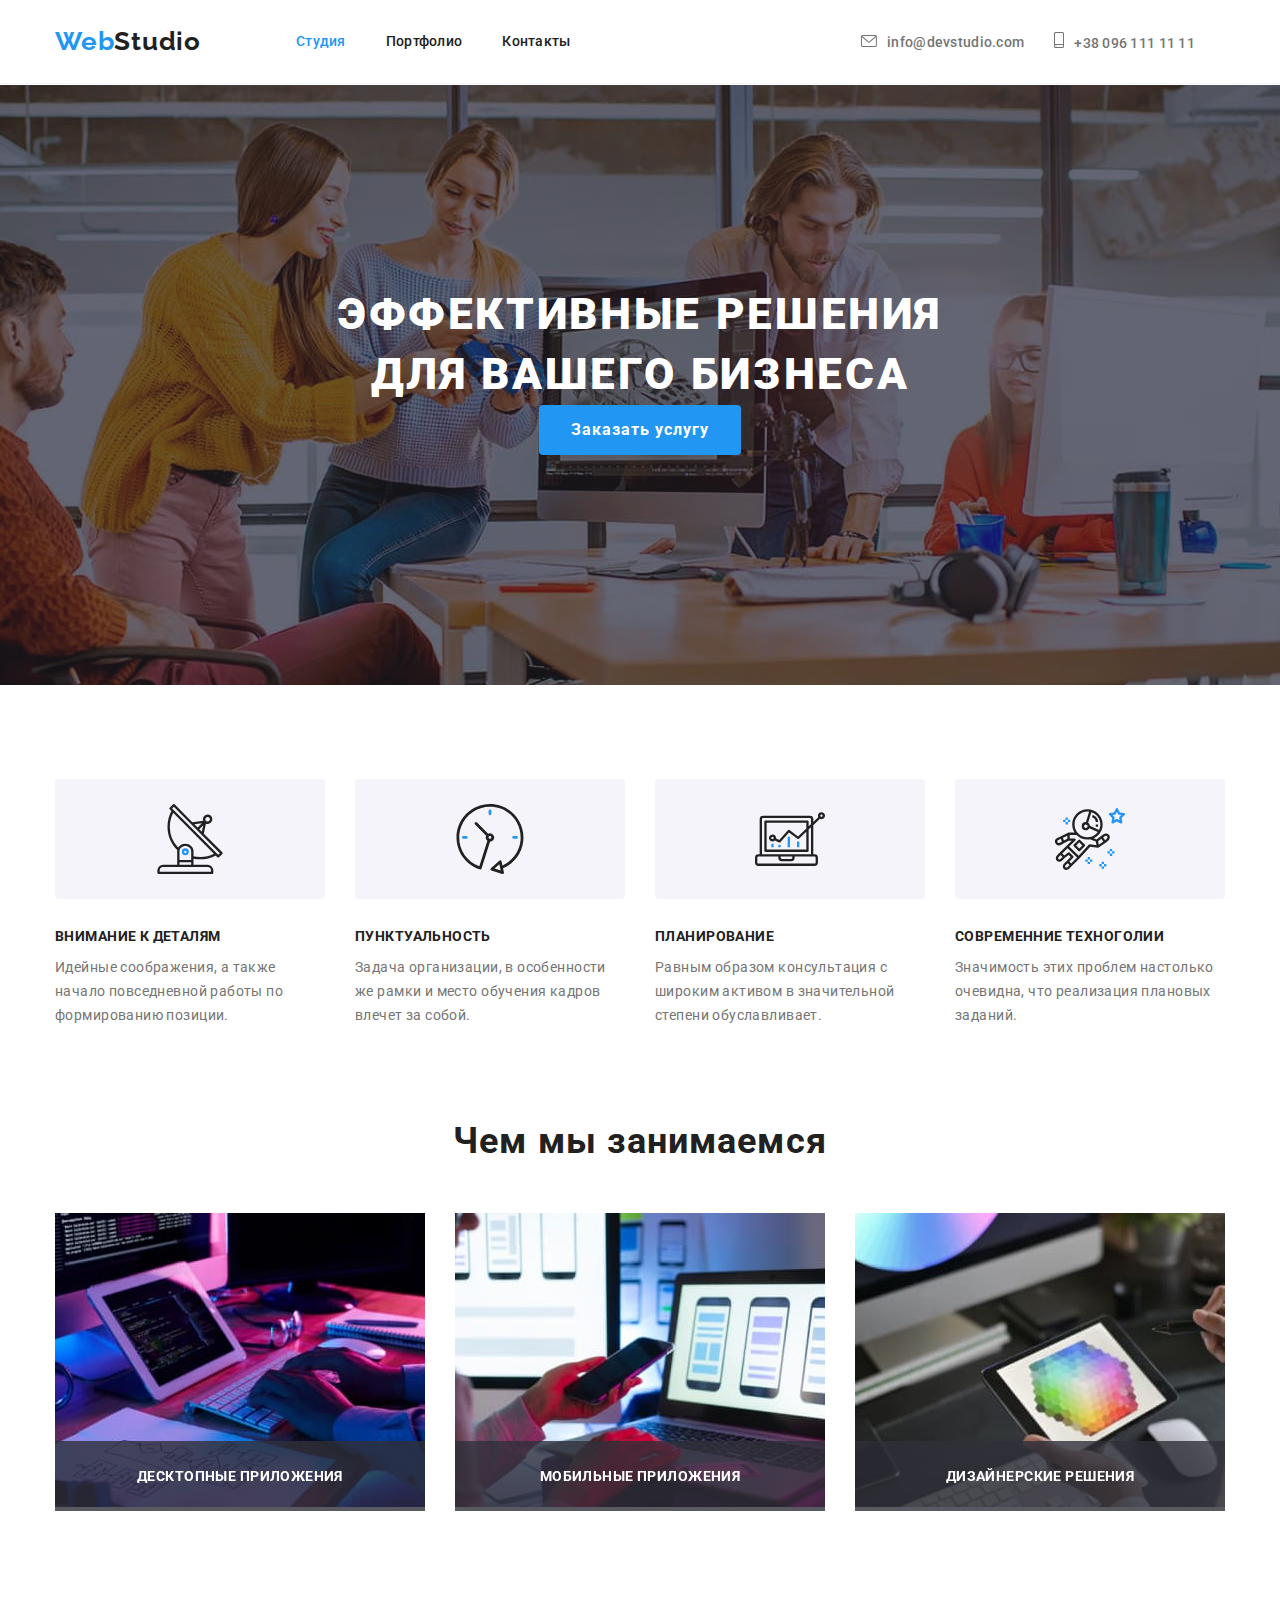
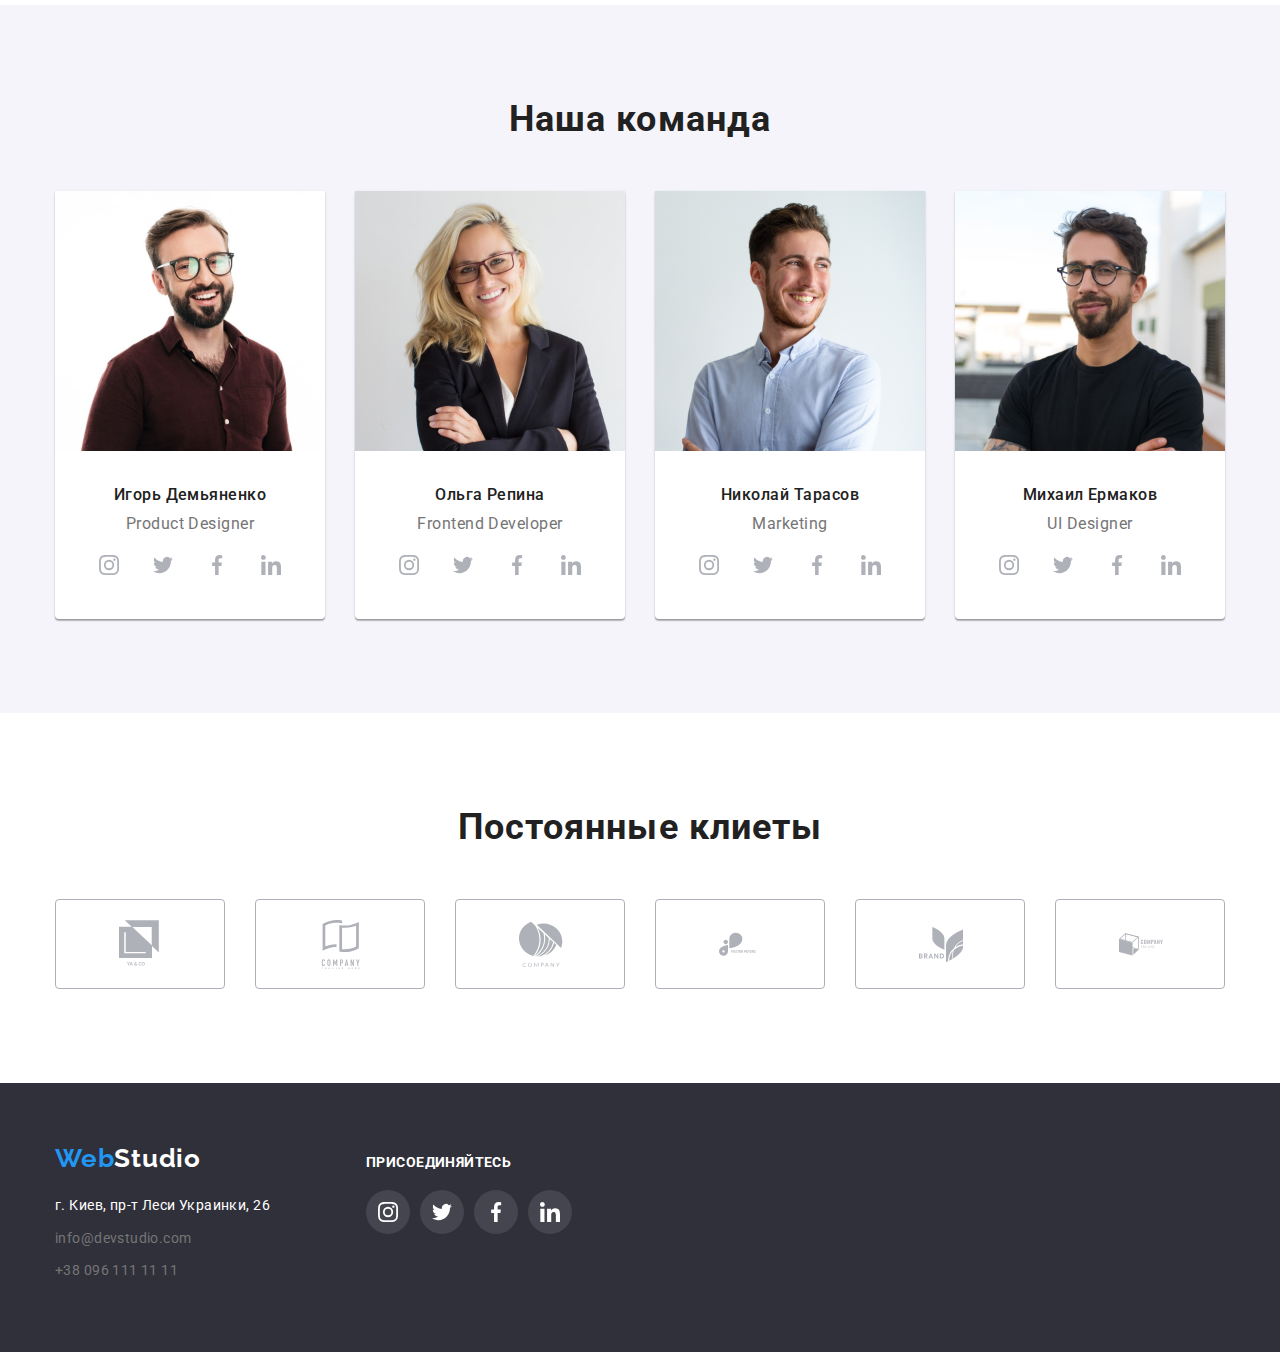
==== index.html @ d9a1a2a7 "Добавляет JS" ====
<!DOCTYPE html>
<html lang="ru">
  <head>
    <meta charset="UTF-8" />
    <meta name="viewport" content="width=device-width, initial-scale=1.0" />
    <title>WebStudio</title>
    <link rel="stylesheet" href="https://cdnjs.cloudflare.com/ajax/libs/modern-normalize/1.0.0/modern-normalize.min.css">
    <link rel="preconnect" href="https://fonts.gstatic.com"> 
    <link rel="preconnect" href="https://fonts.gstatic.com"> 
    <link href="https://fonts.googleapis.com/css2?family=Raleway:wght@700&family=Roboto:wght@400;500;700;900&display=swap" rel="stylesheet">
    <link rel="stylesheet" href="./css/styles.css">
  </head>

  <body>
    <!--Шапка сайта-->
    <header class="page-header">
      <div class="head">
        <nav class="navigation">
        <a class="logo-blue" href="./index.html">Web<span class="logo-black">Studio</span>
        </a>
            <ul class="site-nav">
              <li class="item">
                <a href="./index.html" class="link current">Студия</a>
              </li>
              <li class="item">
                <a href="./portfolio.html" class="link">Портфолио</a>
              </li>                
              <li class="item">
                <a href="" class="link">Контакты</a>
              </li>
            </ul>
        </nav>

        <ul class="adrress-header">
            <li class="mail-link"><a class="adrress" href="mailto:info@example.com">
              <svg class="mail-svg">
                <use href="./images/symbol-defs.svg#envelope"></use>
              </svg>info@devstudio.com</a></li>
            <li class="mail-link"><a class="adrress" href="tel:+380991111111">
              <svg class="phone-svg">
                <use href="./images/symbol-defs.svg#smartphone"></use>
              </svg>+38 096 111 11 11</a></li>
        </ul>
      </div>
    </header>

    <main>
      <!--Герой-->
      
        <section class="hero">
          <div class="overlay">
            <div class="heading-container">
            <h1 class="hero-title">Эффективные решения для вашего бизнеса</h1>
            </div>
            <button type="button" class="button">Заказать услугу</button>
          </div>
        </section>
      

      <!--Наши преимущества-->
      <section class="section">
        <div class="container">
          <h2 class="visually-hidden">Наши особенности</h2>
            <ul class="feature-list">
              <li class="feature-benefits icon-antenna">
                <div class="feature-svg">
                  <svg class="item-svg">
                    <use href="./images/symbol-defs.svg#antenna"></use>
                  </svg>
                </div>
                <h3 class="title">Внимание к деталям</h3>
                <p class="feature-list-description">
                Идейные соображения, а также начало повседневной работы по
                  формированию позиции.
                </p>
            </li>
            <li class="feature-benefits icon-clock">
              <div class="feature-svg">
                <svg class="item-svg">
                  <use href="./images/symbol-defs.svg#clock"></use>
                </svg>
              </div>
              <h3 class="title">Пунктуальность</h3>
              <p class="feature-list-description">
                Задача организации, в особенности же рамки и место обучения кадров
                влечет за собой.
              </p>
            </li>
            <li class="feature-benefits icon-diagrama">
              <div class="feature-svg">
                <svg class="item-svg">
                  <use href="./images/symbol-defs.svg#diagram"></use>
                </svg>
              </div>
              <h3 class="title">Планирование</h3>
              <p class="feature-list-description">
                Равным образом консультация с широким активом в значительной
                степени обуславливает.
              </p>
            </li>
            <li class="feature-benefits icon-astronaut">
              <div class="feature-svg">
                <svg class="item-svg">
                  <use href="./images/symbol-defs.svg#astronaut"></use>
                </svg>
              </div>
              <h3 class="title">Современние техноголии</h3>
              <p class="feature-list-description">
                Значимость этих проблем настолько очевидна, что реализация
                плановых заданий.
              </p>
            </li>
          </ul>
        </div>
      </section>
      <!--Чем мы занимаемся-->
      <section class="employment-section">
        <div class="container">
          <h2 class="employment-title">Чем мы занимаемся</h2>
          <ul class="employment">
            <li class="item">
                <img
                  src="./images/programer-working-his-desk-office.jpg"
                  alt="Фото програмиста работаючего в офисе"
                  width="370"
                />
                <div class="employment-overlay">
                <p class="employment-text">
                  Десктопные приложения
                </p>
                </div>
            </li>
            <li class="item">
              <img
                src="./images/designers-are-developing-application-smartphones.jpg"
                alt="Фото разроботки интерфейса для приложения"
                width="370"
              />
              <div class="employment-overlay">
                <p class="employment-text">
                  Мобильные приложения
                </p>
              </div>
            </li>
            <li class="item">
                <img 
                src="./images/creative-artist-web-design-with-working-colour.jpg" 
                alt="Фото дизайнера подбирающего цвета на планшете" width="370"
                />
                <div class="employment-overlay">
                  <p class="employment-text">
                    Дизайнерские решения
                  </p>
                </div>
            </li>
          </ul>
        </div>
      </section>

      <!--Наша команда-->

      <section class="team-section section">
        <div class="container">
          <h2 class="team-heading">Наша команда</h2>
            <ul class="team-list">
              <li class="team-card">
                <img class="card-face" src="./images/Igor.jpg"
                alt="Игорь Демьяненко" width="270"
                /> 
                <h3 class="person">Игорь Демьяненко</h3>
                <p class="duties">Product Designer</p>
                <ul class="social">
                  <li class="distance">
                  <a class="master-icon" href="https://www.instagram.com">
                    <svg class="icon-social"><use href="./images/symbol-defs.svg#instagram"></use>
                    </svg>
                </a>
                </li>
                <li class="distance">
                  <a class="master-icon" href="https://twitter.com">
                    <svg class="icon-social"><use href="./images/symbol-defs.svg#twitter"></use>
                    </svg>
                </a>
                </li>
                <li class="distance">
                  <a class="master-icon" href="https://www.facebook.com">
                    <svg class="icon-social"><use href="./images/symbol-defs.svg#facebook"></use>
                    </svg>
                </a>
                </li>
                <li class="distance">
                  <a class="master-icon" href="https://www.linkedin.com">
                    <svg class="icon-social"><use href="./images/symbol-defs.svg#linkedin"></use>
                    </svg>
                </a>
                </li>
                </ul>
              </li>
              <li class="team-card">
                <img class="card-face" src="./images/Olga.jpg"
                alt="Ольга Репина" width="270"
                /> 
                <h3 class="person">Ольга Репина</h3>
                <p class="duties">Frontend Developer</p>
                <ul class="social">
                  <li class="distance">
                  <a class="master-icon" href="https://www.instagram.com">
                    <svg class="icon-social"><use href="./images/symbol-defs.svg#instagram"></use>
                    </svg>
                </a>
                </li>
                <li class="distance">
                  <a class="master-icon" href="https://twitter.com">
                    <svg class="icon-social"><use href="./images/symbol-defs.svg#twitter"></use>
                    </svg>
                </a>
                </li>
                <li class="distance">
                  <a class="master-icon" href="https://www.facebook.com">
                    <svg class="icon-social"><use href="./images/symbol-defs.svg#facebook"></use>
                    </svg>
                </a>
                </li>
                <li class="distancer">
                  <a class="master-icon" href="https://www.linkedin.com">
                    <svg class="icon-social"><use href="./images/symbol-defs.svg#linkedin"></use>
                    </svg>
                </a>
                </li>
                </ul>
              </li>
              <li class="team-card"> 
                <img class="card-face" src="./images/Nikolay.jpg"
                alt="Николай Тарасов" width="270"
                /> 
                <h3 class="person">Николай Тарасов</h3>
                <p class="duties">Marketing</p>
                <ul class="social">
                  <li class="distance">
                  <a class="master-icon" href="https://www.instagram.com">
                    <svg class="icon-social"><use href="./images/symbol-defs.svg#instagram"></use>
                    </svg>
                </a>
                </li>
                <li class="distance">
                  <a class="master-icon" href="https://twitter.com">
                    <svg class="icon-social"><use href="./images/symbol-defs.svg#twitter"></use>
                    </svg>
                </a>
                </li>
                <li class="distance">
                  <a class="master-icon" href="https://www.facebook.com">
                    <svg class="icon-social"><use href="./images/symbol-defs.svg#facebook"></use>
                    </svg>
                </a>
                </li>
                <li class="distance">
                  <a class="master-icon" href="https://www.linkedin.com">
                    <svg class="icon-social"><use href="./images/symbol-defs.svg#linkedin"></use>
                    </svg>
                </a>
                </li>
                </ul>
              </li>
              <li class="team-card">
                <img class="card-face" src="./images/Mikhail.jpg"
                alt="Михаил Ермаков" width="270"
                /> 
                <h3 class="person">Михаил Ермаков</h3>
                <p class="duties">UI Designer</p>
                <ul class="social">
                  <li class="distance">
                  <a class="master-icon" href="https://www.instagram.com">
                    <svg class="icon-social"><use href="./images/symbol-defs.svg#instagram"></use>
                    </svg>
                </a>
                </li>
                <li class="distance">
                  <a class="master-icon" href="https://twitter.com">
                    <svg class="icon-social"><use href="./images/symbol-defs.svg#twitter"></use>
                    </svg>
                </a>
                </li>
                <li class="distance">
                  <a class="master-icon" href="https://www.facebook.com">
                    <svg class="icon-social"><use href="./images/symbol-defs.svg#facebook"></use>
                    </svg>
                </a>
                </li>
                <li class="distance">
                  <a class="master-icon" href="https://www.linkedin.com">
                    <svg class="icon-social"><use href="./images/symbol-defs.svg#linkedin"></use>
                    </svg>
                </a>
                </li>
                </ul>
              </li>
            </ul>
          </div>
      </section>

      <!--Постоянные клиенты-->

      <section class="client">
        <div class="container">
          <h2 class="client-heading">Постоянные клиеты</h2>
          <ul class="client-icon list">
            <li class="client-container">
              <a class="client-link" href="">
                <svg class="client-svg1">
                  <use href="./images/symbol-defs.svg#logo-1" ></use>
                </svg>
              </a>
            </li>
            <li class="client-container">
              <a class="client-link" href="">
                <svg class="client-svg1">
                  <use href="./images/symbol-defs.svg#logo-2" ></use>
                </svg>
              </a></li>
            <li class="client-container">
              <a class="client-link" href="">
                <svg class="client-svg1">
                  <use href="./images/symbol-defs.svg#logo-3" ></use>
                </svg>
              </a></li>
            <li class="client-container">
              <a class="client-link" href="">
                <svg class="client-svg1">
                  <use href="./images/symbol-defs.svg#logo-4" ></use>
                </svg>
              </a></li>
            <li class="client-container">
              <a class="client-link" href="">
                <svg class="client-svg1">
                  <use href="./images/symbol-defs.svg#logo-5" ></use>
                </svg>
              </a></li>
              <li class="client-container">
                <a class="client-link" href="">
                  <svg class="client-svg1">
                    <use href="./images/symbol-defs.svg#logo-6" ></use>
                  </svg>
                </a></li>
          </ul>
        </div>
      </section>

    </main>
    <!--Футер-->
    <footer class="footer">
      <div class="container position">
        <div>
            <a href="./index.html" class="logo-blue">Web<span class="logo-white">Studio</span></a>
            <address class="adrress-post">
              г. Киев, пр-т Леси Украинки, 26
              </address>
            <ul class="adrress-footer">
              <li class="adrress-item">
                <a href="mailto:info@example.com" class="adrress">info@devstudio.com</a>
              </li>
              <li>
                <a href="tel:+380991111111" class="adrress">+38 096 111 11 11</a>
              </li>
            </ul>
        </div>
        <div class="socials-footer">
          <p class="footer-apendix">Присоединяйтесь</p>
          <ul class="socials-link svg-list">
            <li class="roster"><a class="master-social" href="https://www.instagram.com">
              <svg class="icon-social"><use href="./images/symbol-defs.svg#instagram"></use>
              </svg>
            </a>
            </li>
            <li class="roster"><a class="master-social" href="https://twitter.com">
              <svg class="icon-social"><use href="./images/symbol-defs.svg#twitter"></use>
              </svg>
            </a>
          </li>
            <li class="roster"><a class="master-social" href="https://www.facebook.com">
              <svg class="icon-social"><use href="./images/symbol-defs.svg#facebook"></use>
              </svg>
            </a>
          </li>
            <li class="roster"><a class="master-social" href="https://www.linkedin.com">
              <svg class="icon-social"><use href="./images/symbol-defs.svg#linkedin"></use>
              </svg>
            </a>
          </li>
          </ul>
        </div>
      </div>
      
    </footer>
    <script>
      const { height: pageHeaderHeight } = document
        .querySelector(".page-header")
        .getBoundingClientRect();

      document.body.style.paddingTop = `${pageHeaderHeight}px`;
    </script>
  </body>
</html>
---- css/styles.css ----
:root {
    --primary-text-color: #757575;
    --title-text-color:  #212121;
    --accent-color: #2196F3;
    --accent-color-card: rgba(33, 150, 243, 0.9);
    --hero-text-color: #FFFFFF;
    --transparent-color: rgba(255, 255, 255, 0.6);
    --icon-main-color:  #AFB1B8;

    --background-main-color: #E5E5E5; 
    --background-secondary-color: #F5F4FA;
    --background-hero-color: #C4C4C4;
    --background-hero-footer-color: #2F303A;
    --background-head-color: #FFFFFF;
}          
        /* цвет основного текста (светло-серый)  #757575; */
        /* цвет вторичного текста (заголовки, ближе к черному) #212121; */
        /* цвет акцента #2196F3; */
        /* цвет текста героя и почтового адреса (белый) #FFFFFF; */
        /* цвет прозрачный (адрес) rgba(255, 255, 255, 0.6); */

        /* цвет фона основной (белее) #E5E5E5; */
        /* цвет фона вторичный (серее) #F5F4FA; */
        /* цвет фона героя и футера #2F303A */
        /* цвет фона в хедере (белый) #FFFFFF */

body {
    padding-top: 80px;

    font-family: 'Roboto', sans-serif;

    color: var(--primary-text-color);
}

h1, 
h2, 
h3 {
    font-family: 'Roboto', sans-serif;
    font-weight: 900;
}

main {
    background-color: var(--background-main-color--);
}

a {
    text-decoration: none;
}

li {
    list-style: none;
}

h1, 
h2,
h3,
ul,
p {
    margin-top: 0;
    margin-bottom: 0;
    padding-left: 0;
}

/* Common */

.container {
    display: inline-flex;
    align-items: center;

    width: 1200px;
    padding: 0 15px;
	margin: 0 auto;
}


/* Header */

header {
    position: fixed;
    width: 100%;
    top: 0;
    left: 0;
    
    border-bottom: 1px solid var(--background-secondary-color);

    background-color: var(--background-head-color);
}

.head {
    display: flex;
    align-items: center;

    width: 1200px;
    padding: 0 15px;
	margin: 0 auto;
}
.navigation {
    display: flex;
    align-items: center;
}

.mail-svg {
    margin-right: 10px;
    width: 16px;
    height: 12px;
}
.phone-svg {
    margin-right: 10px;
    width: 10px;
    height: 16px;
}

.adrress:focus {
    fill: var(--accent-color)
}
    
/* Logo */

.logo-blue {
    margin-right: 95px;

    font-family: Raleway;
    font-weight: 700;
    font-size: 26px;
    line-height: 31px;
    letter-spacing: 0.03em;

    color: var(--accent-color);
}
.logo-black {
    color: var(--title-text-color);
}
.logo-white {
    color: var(--hero-text-color);
}

/* Site-nav */
.site-nav {
    display: flex;
    align-items: center;
}
.site-nav .item {
    display: inline-flex;
}

.site-nav > .item:not(:last-child) {
    margin-right: 40px;
}

.site-nav .link {
    display: inline;
    padding-top: 32px;
    padding-bottom: 32px;

    font-weight: 500;
    font-size: 14px;
    line-height: 1.14px;
    letter-spacing: 0.02em;

    color: var(--title-text-color);
}

.site-nav .link:hover,
.site-nav .link:focus{
    color: var(--accent-color);
}

.site-nav .link.current {
    color: var(--accent-color);
}

/* Adrress effect */

.adrress-header {

    display: flex;
    align-items: center;
    margin-left: auto;
}

.adrress-header .adrress,
.adrress-footer .adrress {
    fill: var(--primary-text-color);
    color: var(--primary-text-color);
}

.adrress-header .adrress {
    display: inline-block;
    padding: 32px 0;
    
    font-family: Roboto;
    font-weight: 500;
    font-size: 14px;
    line-height: 16px;
    letter-spacing: 0.02em;
}

.adrress-header .adrress:hover,
.adrress-header .adrress:focus,
.adrress-footer .adrress:hover,
.adrress-footer .adrress:focus{
    color: var(--accent-color);
    fill: currentColor;
}

.mail-link {
    margin-left: auto;
    margin-right: 30px;
}

.adrress-post {
    margin-top: 20px;
    margin-bottom: 9px;

    font-style: normal;
    font-weight: 400;
    font-size: 14px;
    line-height: 1.71;
    letter-spacing: 0.03em;

    color: var(--hero-text-color);
}

.adrress-footer {
    margin-bottom: 9px;

    font-style: normal;
    font-weight: 400;
    font-size: 14px;
    line-height: 1.71;
    letter-spacing: 0.03em;
}

/* Hero */
.hero {
    padding: 0;
    margin: 0 auto;
    text-align: center;

    background-color: var(--background-hero-color);
}

/* Ставить картинку на героя */

.overlay {
    max-width: 1600px;
    height: 600px;
    padding-top: 200px;
    padding-bottom: 200px;
    /* image overlay - це виділив на макеті image overlay і там відобразилося */
    background-image: linear-gradient(
        to right,
        rgba(47, 48, 58, 0.4), 
        rgba(47, 48, 58, 0.4)
        ), url(../images/hero-image.jpg);
    background-size: cover;
    background-position: center;
    background-repeat: no-repeat;
    margin: 0 auto;
    
    

}

.hero-title {
    margin: 0 auto 30px;
    
    font-size: 44px;
    line-height: 1.36;
    letter-spacing: 0.06em;
    text-transform: uppercase;

    color: var(--hero-text-color);
}

.heading-container {
    width: 696px;
    height: 120px;
    margin: 0 auto;
}

/* Button */
.button {
    padding: 10px 32px;
    min-width: 200px;
    align-items: baseline;
    text-align: center; 
    
    font-weight: 700;
    font-size: 16px;
    line-height: 1.87;
    
    letter-spacing: 0.06em;
    cursor: pointer;
    border-radius: 4px;
    border: none;
    color: var(--hero-text-color); 
    background-color: var(--accent-color);
}

.button:hover,
.button:focus {
    box-shadow: 0px 4px 4px rgba(0, 0, 0, 0.15);
}




/* Section*/

.visually-hidden {
    position: absolute;
    width: 1px;
    height: 1px;
    margin: -1px;
    border: 0;
    padding: 0;
    
    white-space: nowrap;
    clip-path: inset(100%);
    clip: rect(0 0 0 0);
    overflow: hidden;
  }

.employment-title {
    margin-bottom: 50px;
    display: block;

    font-weight: 700;
    font-size: 36px;
    line-height: 1.16;
    text-align: center;
    letter-spacing: 0.03em;

    color: var(--title-text-color);
}

.title-description {
    font-weight: 400;
    font-size: 14px;
    line-height: 1.71;
    letter-spacing: 0.03em;
}

/* Feature-list */
.section {
    padding-top: 94px;
    padding-bottom: 94px;
} 
.feature-list {
    display: flex;
}

.feature-svg {
    display: flex;
    justify-content: center;
    margin-bottom: 30px;
    padding: 25px 0px;
    background-color: var(--background-secondary-color);
    border-radius: 4px;
}

.item-svg {
  
    width: 70px;
    height: 70px;
}
.feature-benefits:not(:nth-child(4n)) {
    margin-right: 30px;
}

.feature-benefits {
    width: calc((1170px - 90px) / 4);
}

.icon-benefits {
    display: flex;
    justify-content: center;
    align-items: center;
    
    background-color: var(--background-secondary-color);
}

.feature-list .title {
    margin-bottom: 10px;

    font-weight: 700;
    font-size: 14px;
    line-height: 1.14;
    letter-spacing: 0.03em;
    text-transform: uppercase;

    color: var(--title-text-color);
}

.feature-list-description {
    
    font-weight: 400;
    font-size: 14px;
    line-height: 24px;
    letter-spacing: 0.03em;
}

/* Employment */

.employment-section {
    padding-top: 0;
    padding-bottom: 94px;
}

.container {
    display: block;
}

.team-heading {
    display: block;
    margin-bottom: 50px;

    font-weight: 700;
    font-size: 36px;
    line-height: 1.16;
    text-align: center;
    letter-spacing: 0.03em;

    color: var(--title-text-color);
}

.employment {
    
    display: flex;
    justify-content: space-between;
}

.employment .item {
    position: relative;
    width: 370px;
}

.employment-overlay::before {
    position: absolute;
}

.employment-overlay {
    position: absolute;
    bottom: 0;
    width: 100%;
    height: 70px;
    display: flex;
    align-items: center;
    justify-content: center;
    color: var(--hero-text-color);
    background: rgba(47, 48, 58, 0.8);
}

.employment-text {
    font-family: Roboto;
    font-style: normal;
    font-weight: bold;
    font-size: 14px;
    line-height: 16px;
    text-align: center;
    letter-spacing: 0.03em;
    text-transform: uppercase;
}

/* .employment-overlay {
    display: inline-block;
    position: relative;

    bottom: 0px;
    width: 100%;
    height: 20px;

    background-color: #fff;
} */

/* Our-team */
.team-section {
    background-color: var(--background-secondary-color);
}


.team-list {
    display: flex;
    justify-content: space-between;
    border-radius: 0px;
}

.social .distance:not(:last-child) {
    margin-right: 10px;
}


.team-card {
    height: 428px;
    border-radius: 0px 0px 4px 4px;
    box-shadow: 
    0px 1px 3px rgba(0, 0, 0, 0.12), 
    0px 1px 1px rgba(0, 0, 0, 0.14), 
    0px 2px 1px rgba(0, 0, 0, 0.2);
    background-color: #ffffff;
    }

.card-face {
    margin-bottom: 30px;
}

.team-list .person {
    margin-bottom: 10px;

    font-weight: 500;
    font-size: 16px;
    line-height: 1.19;
    text-align: center;
    letter-spacing: 0.03em;

    color: var(--title-text-color);
}

.duties {
    margin-bottom: 10px;
    font-weight: normal;
    font-size: 16px;
    line-height: 1.19;
    text-align: center;
    letter-spacing: 0.03em;
}

.social {
    display: flex;
    justify-content: center;
}
.master-icon:focus,
.master-icon:hover {
    background-color: var(--accent-color);
    color: var(--hero-text-color);
}

.master-icon {
    display: inline-flex;
    justify-content: center;
    align-items: center;
    width: 44px;
    height: 44px;
    border-radius: 50%;

    background-color: #FFFFFF;
    color: var(--icon-main-color);
}

.icon-social {
    width: 20px;
    height: 20px;
    fill: currentColor;
}
.position{
    display: flex;
    align-items: baseline;
}

/* Постоянные клиенты */

.client {

}

.client-heading {
    display: block;
    margin-top: 94px;
    margin-bottom: 50px;

    font-weight: 700;
    font-size: 36px;
    line-height: 1.16;
    text-align: center;
    letter-spacing: 0.03em;

    color: var(--title-text-color);
}

.client-icon {
    display: flex;
    padding-bottom: 94px;
}

.list {
    list-style: none;
    padding-left: 0;
    padding-right: 0;
    margin-top: 0;
    margin-bottom: 0;
}

.client-container {
    margin-right: 30px;
}
.client-link:focus,
.client-link:hover {
    fill: var(--accent-color);
    border: 1px solid var(--accent-color);
}

.client-link {
    display: block;
    width: 170px;
    height: 90px;
    border: 1px solid #afb1b8;
    border-radius: 4px;
    color: var(--icon-main-color);
    fill: var(--icon-main-color);
}

.client-svg1 {
    width: 44px;
    height: 49px;
    margin: 20px 63px;
}
/* Футер */

.footer-apendix {
    margin-bottom: 20px;
}

.footer {
    padding-top: 60px;
    padding-bottom: 60px;
    background-color: var(--background-hero-footer-color);
}

.adrress-footer .adrress-item:not(:last-child) {
    margin-bottom: 9px;
    
}

.socials-footer {
    display: block;
    margin-left: 70px;
    align-items: center;
    font-style: normal;
    font-weight: 700;
    font-size: 14px;
    line-height: 16px;
    letter-spacing: 0.03em;
    text-transform: uppercase;

    color: var(--hero-text-color);
}

.master-social:hover,
.master-social:focus {
    background-color: var(--accent-color);
    color: var(--hero-text-color);
}

.socials-link {
    display: inline-flex;
    justify-content: center;
}

.socials-link .roster:not(:last-child) {
    margin-right: 10px;
}

.master-social {
    display: inline-flex;
    justify-content: center;
    align-items: center;
    width: 44px;
    height: 44px;
    border-radius: 50%;

    background-color: rgba(255, 255, 255, 0.1);
    color: var(--hero-text-color);
}


                /* Стили для portfolio.html */

/* Butoons */
.portfolio {
    padding-top: 94px;
    padding-bottom: 94px;
}

.filter-item {
	display: flex;
	justify-content: center;
    margin-bottom: 34px;
}

.filter-list:not(:last-child) {
    margin-right: 8px;
}

.filter-btn{
    padding: 6px 22px;

    align-items: baseline;

    cursor: pointer;
    border-style: none;
    border-radius: 4px;
    min-width: 73px;

    font-weight: 500;
    font-size: 16px;
    line-height: 1.62;
    text-align: center;
    letter-spacing: 0.03em;

    color: var(--title-text-color);
    background-color: var(--background-secondary-color);
}

.filter-btn:hover,
.filter-btn:focus{
    color: var(--hero-text-color);
    background-color: var(--accent-color);
    box-shadow: 0px 3px 1px rgba(0, 0, 0, 0.1),
                0px 1px 2px rgba(0, 0, 0, 0.08), 
                0px 2px 2px rgba(0, 0, 0, 0.12);
}

                /* All offers */
 
.joboffer {   

    width: 1200px;
    padding: 0 15px;
    margin: 0 auto;
}

.offers-list { 
    
    display: flex;
    flex-wrap: wrap;

    margin-bottom: 4px;

    font-weight: 700;
    font-size: 18px;
    line-height: 2;
    letter-spacing: 0.06em;

    color: var(--title-text-color);
} 

.offers-list .item {

    /* position: relative; */
    width: 370px;

    outline: 1px solid #eeeeee;
    margin-right: 30px;
    margin-bottom: 30px;

    background-color: #fff;
}

.offers-list .item:nth-child(3n) {
    margin-right: 0;
}

.offers-list .item:nth-last-child(-n +3) {
    margin-bottom: 0;
}
.offers-list a,
.offers-list img {
    display: block;
}

.heading {
    font-weight: 400;
    font-size: 16px;
    line-height: 1.87;
    letter-spacing: 0.03em;

    color: var(--primary-text-color);
}    
.offers-item-link:focus,
.offers-item-link:hover {
    box-shadow: 0px 1px 1px rgba(0, 0, 0, 0.12), 
                0px 4px 4px rgba(0, 0, 0, 0.06), 
                1px 4px 6px rgba(0, 0, 0, 0.16);
}

.offers-item-link .offers-info {
    padding: 20px 24px;
}

.img-overlay {
    position: relative;
}

/* Card text */

.paragraf-text {
    position: absolute;
    
    display: flex;

    color: var(--hero-text-color);
    width: 322px;
    height: 168px;
    top: 63px;
    right: 24px;
    bottom: 63px;
    left: 24px;

    font-weight: normal;
    font-size: 18px;
    line-height: 1.56;
    letter-spacing: 0.03em;

    opacity: 0;
}

.item:hover .paragraf-text {
    opacity: 1;
}

.img-overlay:hover::before{
    opacity: 1;
}

.img-overlay:before {
    display: inline-block;
    content: '';

    position: absolute;
    width: 100%;
    height: 100%;    
    bottom: 0;
    background-color: var(--accent-color-card);
    opacity: 0;
}
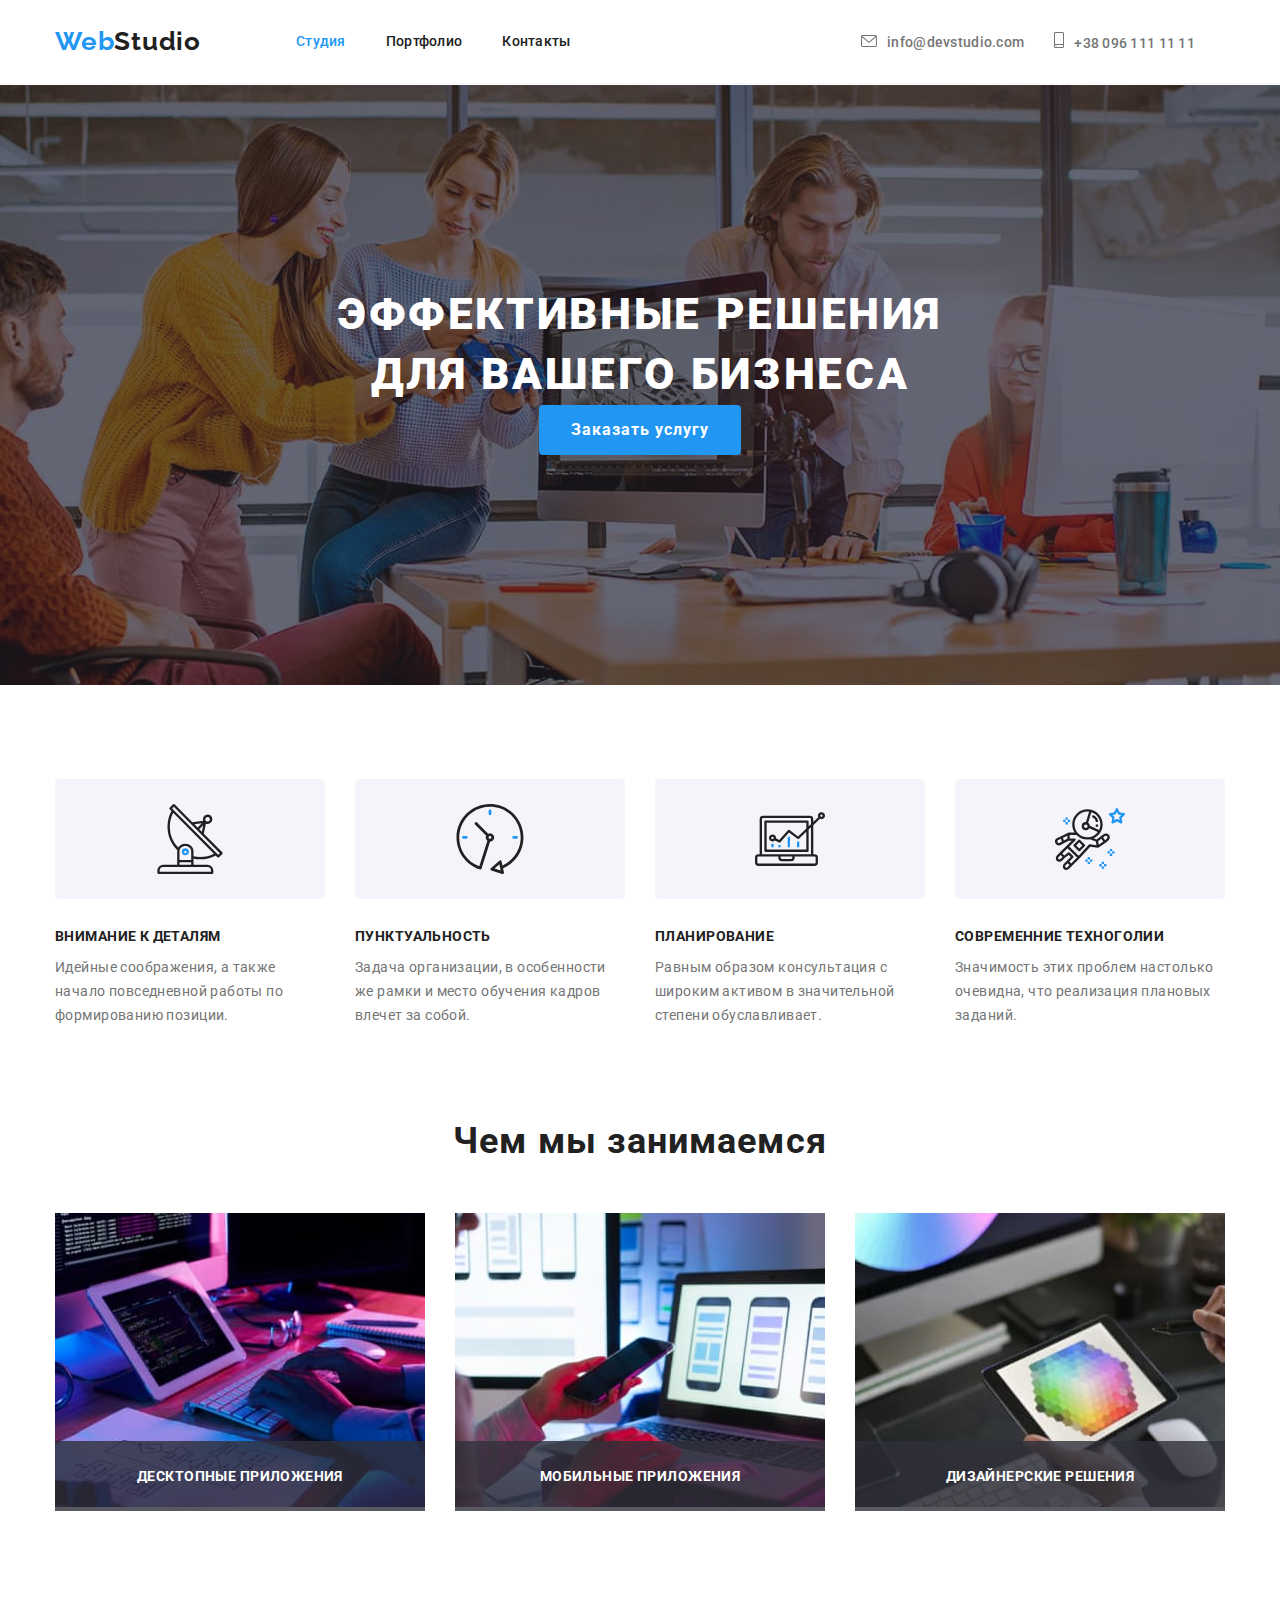
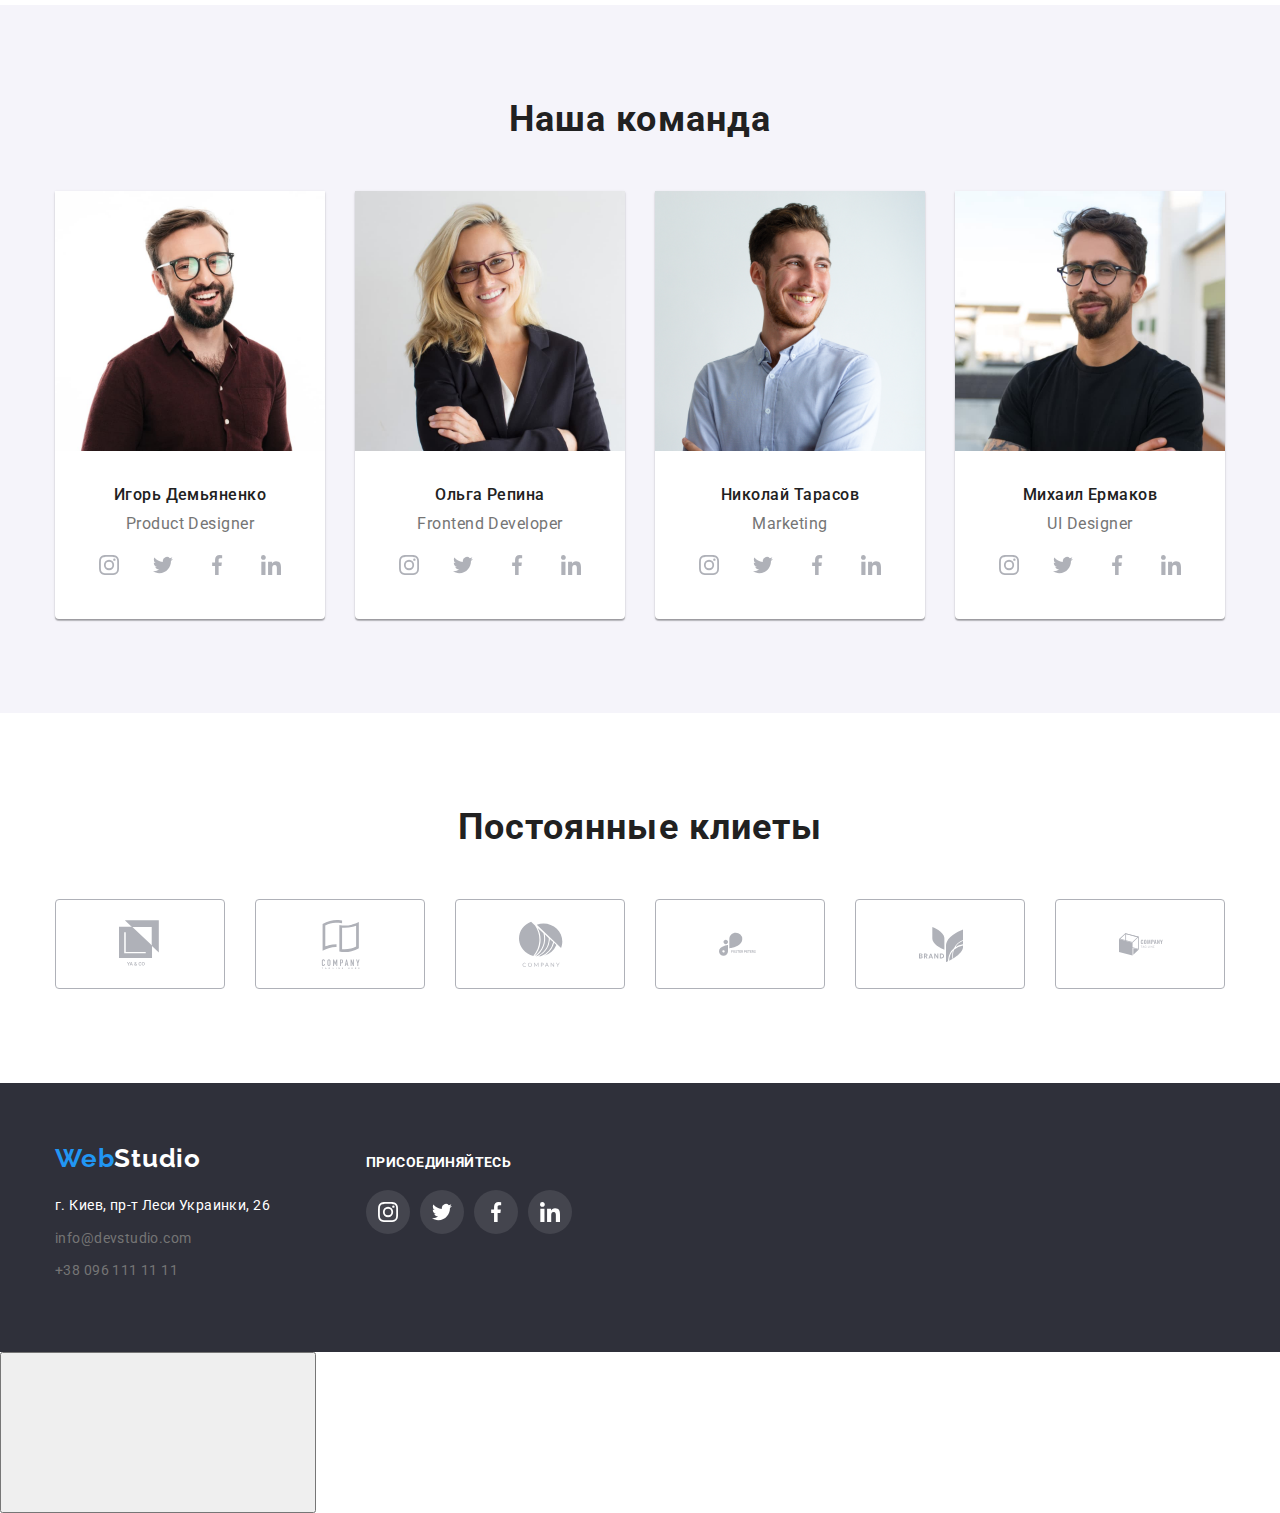
==== commit 644eae92: "Обновляет index.html" ====
--- a/index.html
+++ b/index.html
@@ -52,7 +52,7 @@
             <div class="heading-container">
             <h1 class="hero-title">Эффективные решения для вашего бизнеса</h1>
             </div>
-            <button type="button" class="button">Заказать услугу</button>
+            <button type="button" class="button" data-open-modal>Заказать услугу</button>
           </div>
         </section>
       
@@ -392,12 +392,42 @@
       </div>
       
     </footer>
+
+    <div class="backdrop is-hidden" data-backdrop>
+      <div class="modal">
+        <button class="modal-close-buttom" data-close-modal>
+          <svg class="icon-modal-close"><use></use></svg>
+        </button>
+      </div>
+
+    </div>
+
+<!--Скріпт для автоматичного підгону хедера-->
     <script>
       const { height: pageHeaderHeight } = document
         .querySelector(".page-header")
         .getBoundingClientRect();
 
       document.body.style.paddingTop = `${pageHeaderHeight}px`;
+      <!--Скріпт для відкривання\закривання модалки-->
+      const refs = {
+        openModalBtn: document.querySelector('[data-open-modal]'),
+        closeModalBtn: document.querySelector('[data-close-modal]'),
+        backdrop: document.querySelector('[data-backdrop]'),
+      };
+
+      refs.openModalBtn.addEventListener('click', toggleModal);
+      refs.closeModalBtn.addEventListener('click', toggleModal);
+
+      refs.backdrop.addEventListener('click', logBackdropClick);
+
+      function toggleModal() {
+        refs.backdrop.classList.toggle('is-hidden');
+      }
+
+      function logBackdropClick() {
+        console.log('Это клик в бекдроп');
+      }
     </script>
   </body>
 </html>
--- a/css/styles.css
+++ b/css/styles.css
@@ -75,12 +75,12 @@
 
 /* Header */
 
-header {
+.page-header {
     position: fixed;
     width: 100%;
     top: 0;
     left: 0;
-    
+    z-index: 1;
     border-bottom: 1px solid var(--background-secondary-color);
 
     background-color: var(--background-head-color);
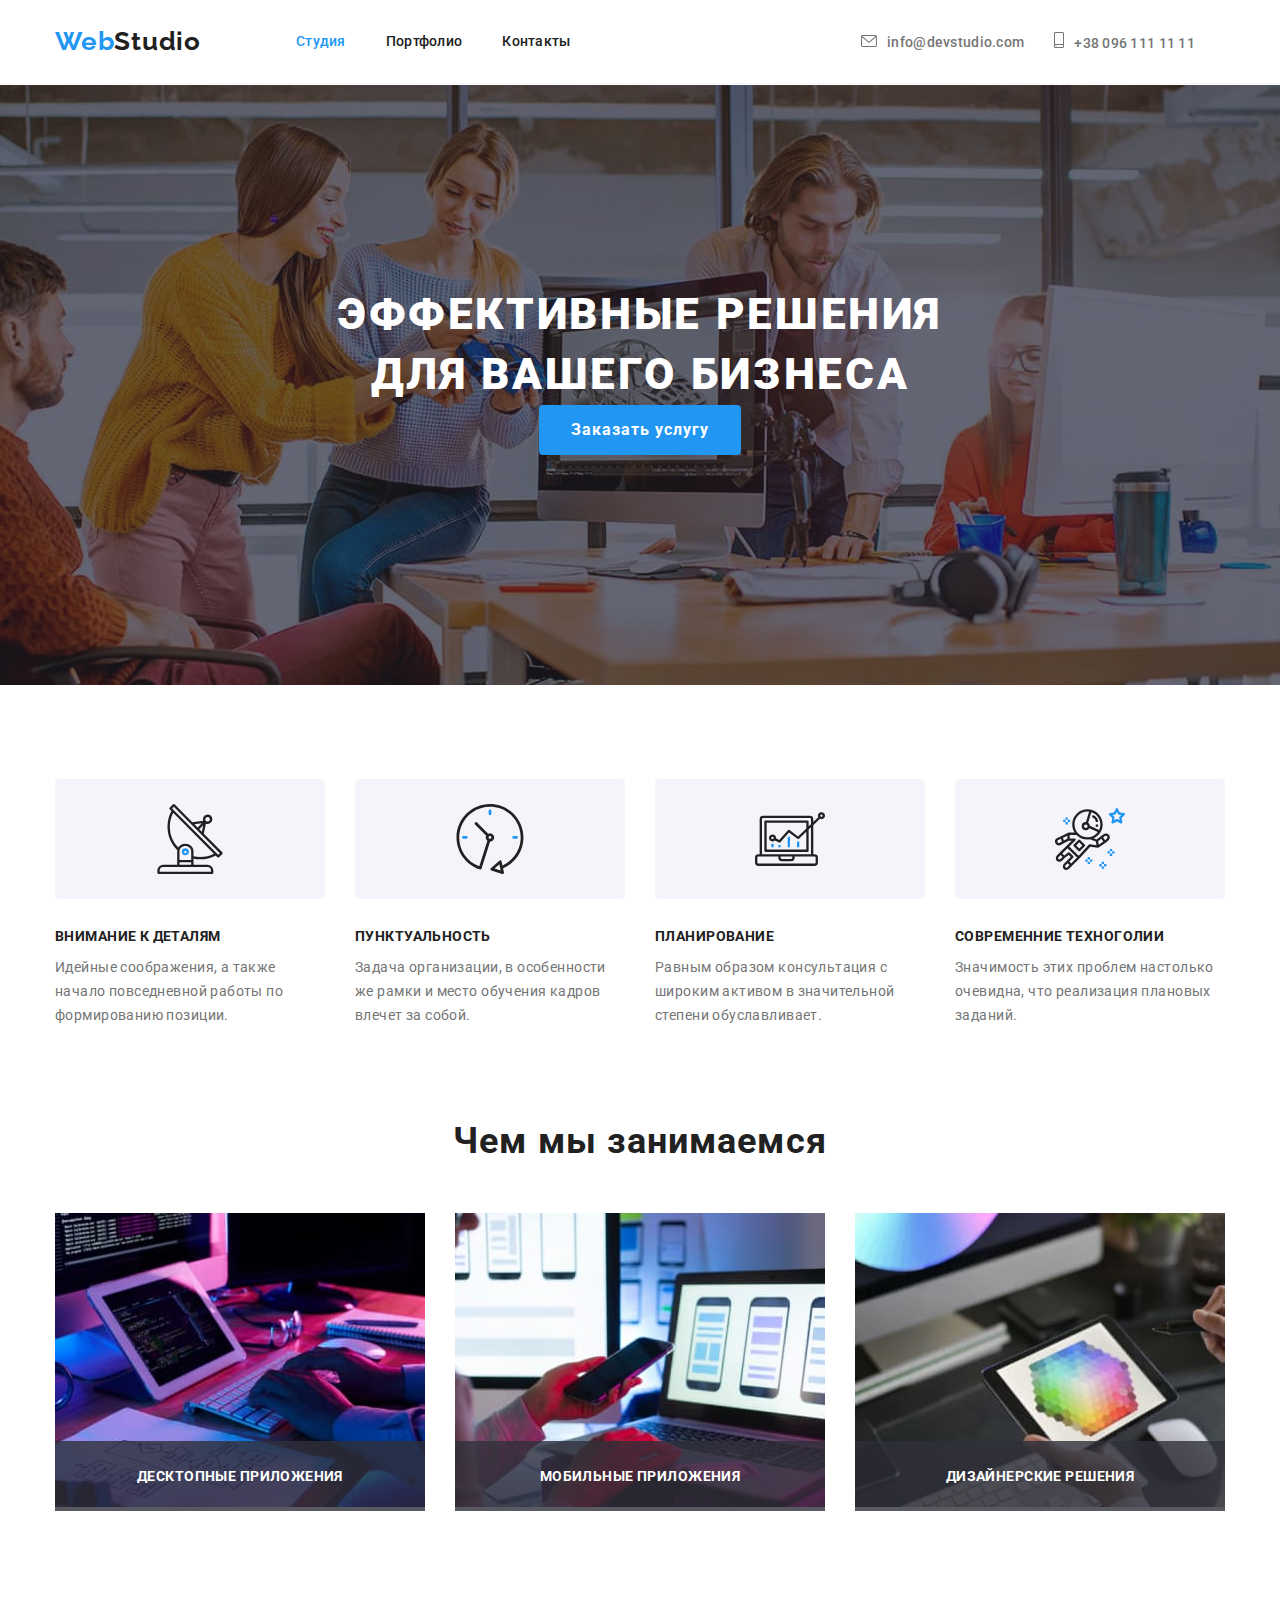
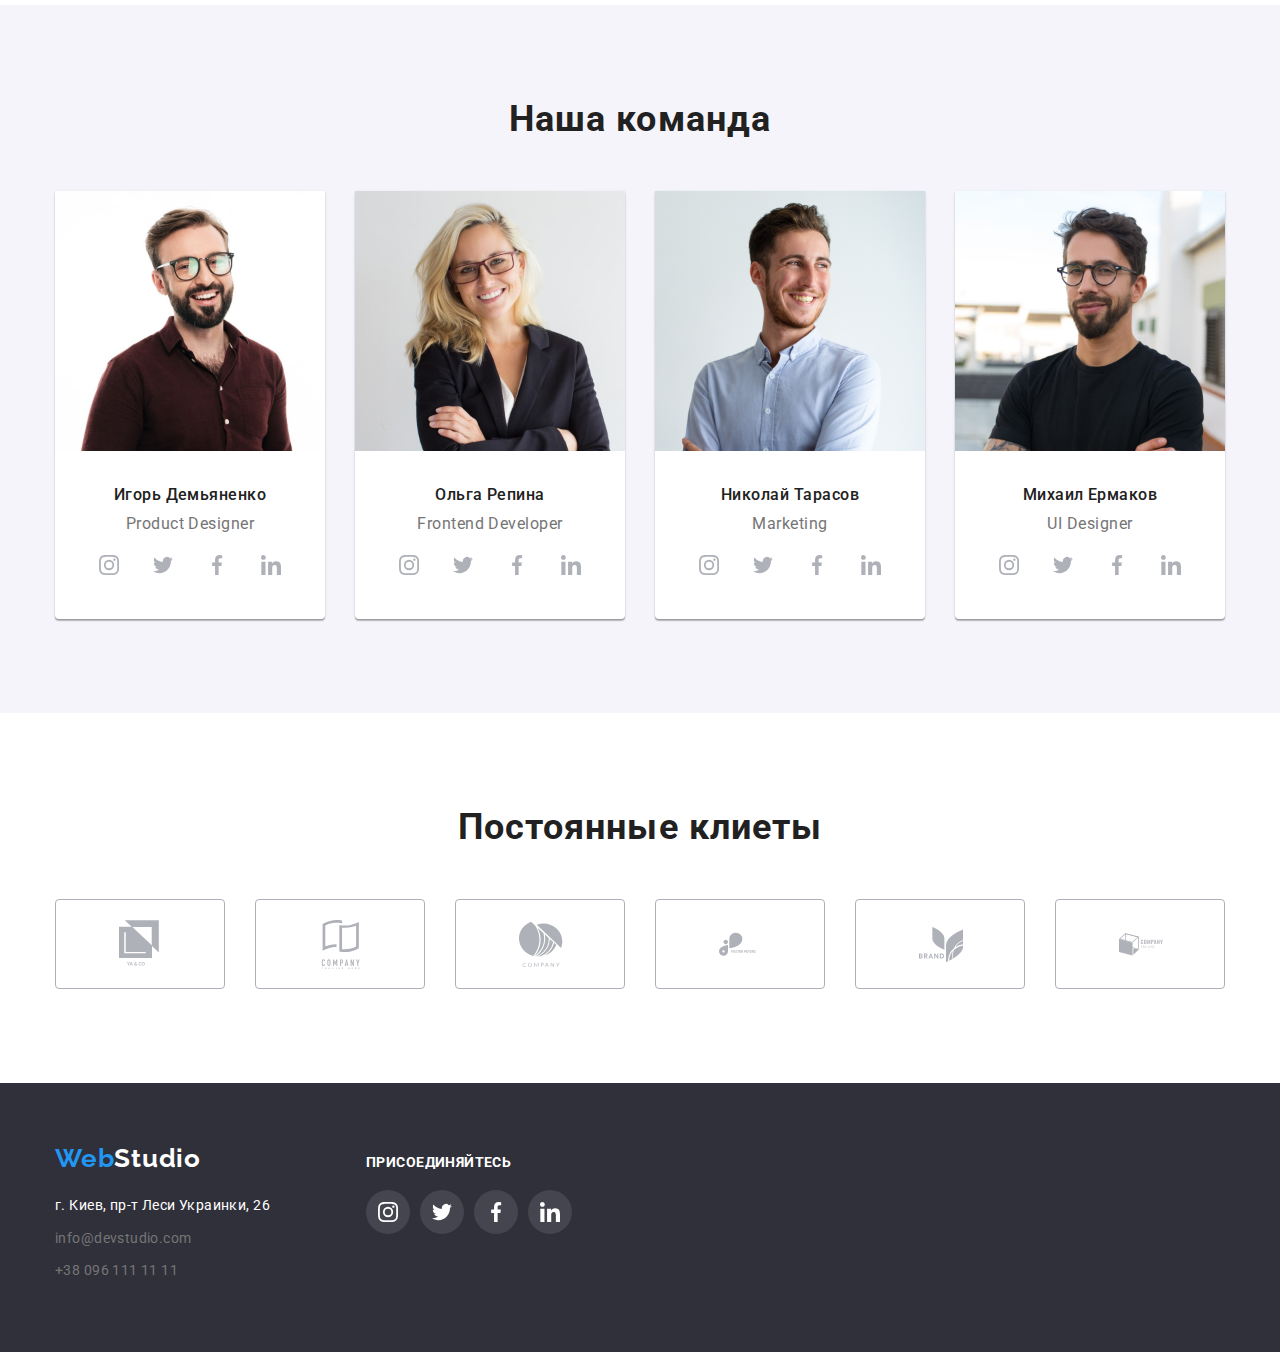
==== commit fc33a532: "Обновляет index.html" ====
--- a/index.html
+++ b/index.html
@@ -402,14 +402,14 @@
 
     </div>
 
-<!--Скріпт для автоматичного підгону хедера-->
+<!--Скріпт для автоматичного підгону хедера та відкривання модалки-->
     <script>
       const { height: pageHeaderHeight } = document
         .querySelector(".page-header")
         .getBoundingClientRect();
 
       document.body.style.paddingTop = `${pageHeaderHeight}px`;
-      <!--Скріпт для відкривання\закривання модалки-->
+
       const refs = {
         openModalBtn: document.querySelector('[data-open-modal]'),
         closeModalBtn: document.querySelector('[data-close-modal]'),
--- a/css/styles.css
+++ b/css/styles.css
@@ -835,5 +835,50 @@
     opacity: 0;
 }
 
-
-
+.backdrop {
+    position: fixed;
+    top: 0;
+    left: 0;
+    width: 100%;
+    height: 100%;
+    background-color: rgba(0, 0, 0, 0.2);
+}
+
+.backdrop.is-hidden {
+    opacity: 0;
+    pointer-events: none;
+}
+
+.modal {
+    position: absolute;
+    top: 50%;
+    left: 50%;
+    transform: translate(-50%, -50%);
+
+    min-height: 580px;
+    min-width: 530px;
+    background-color: var(--background-head-color);
+
+}
+
+.modal-close-buttom {
+    position: absolute;
+
+    top: 8px;
+    right: 8px;
+    height: 30px;
+    width: 30px;
+
+    border-radius: 50%;
+    border: 1px solid rgba(0, 0, 0, 0.1);
+    background-color: var(--background-head-color);
+    display: flex;
+    justify-content: center;
+    align-items: center;
+}
+
+.icon-modal-close {
+    width: 11px;
+    height: 11px;
+}
+
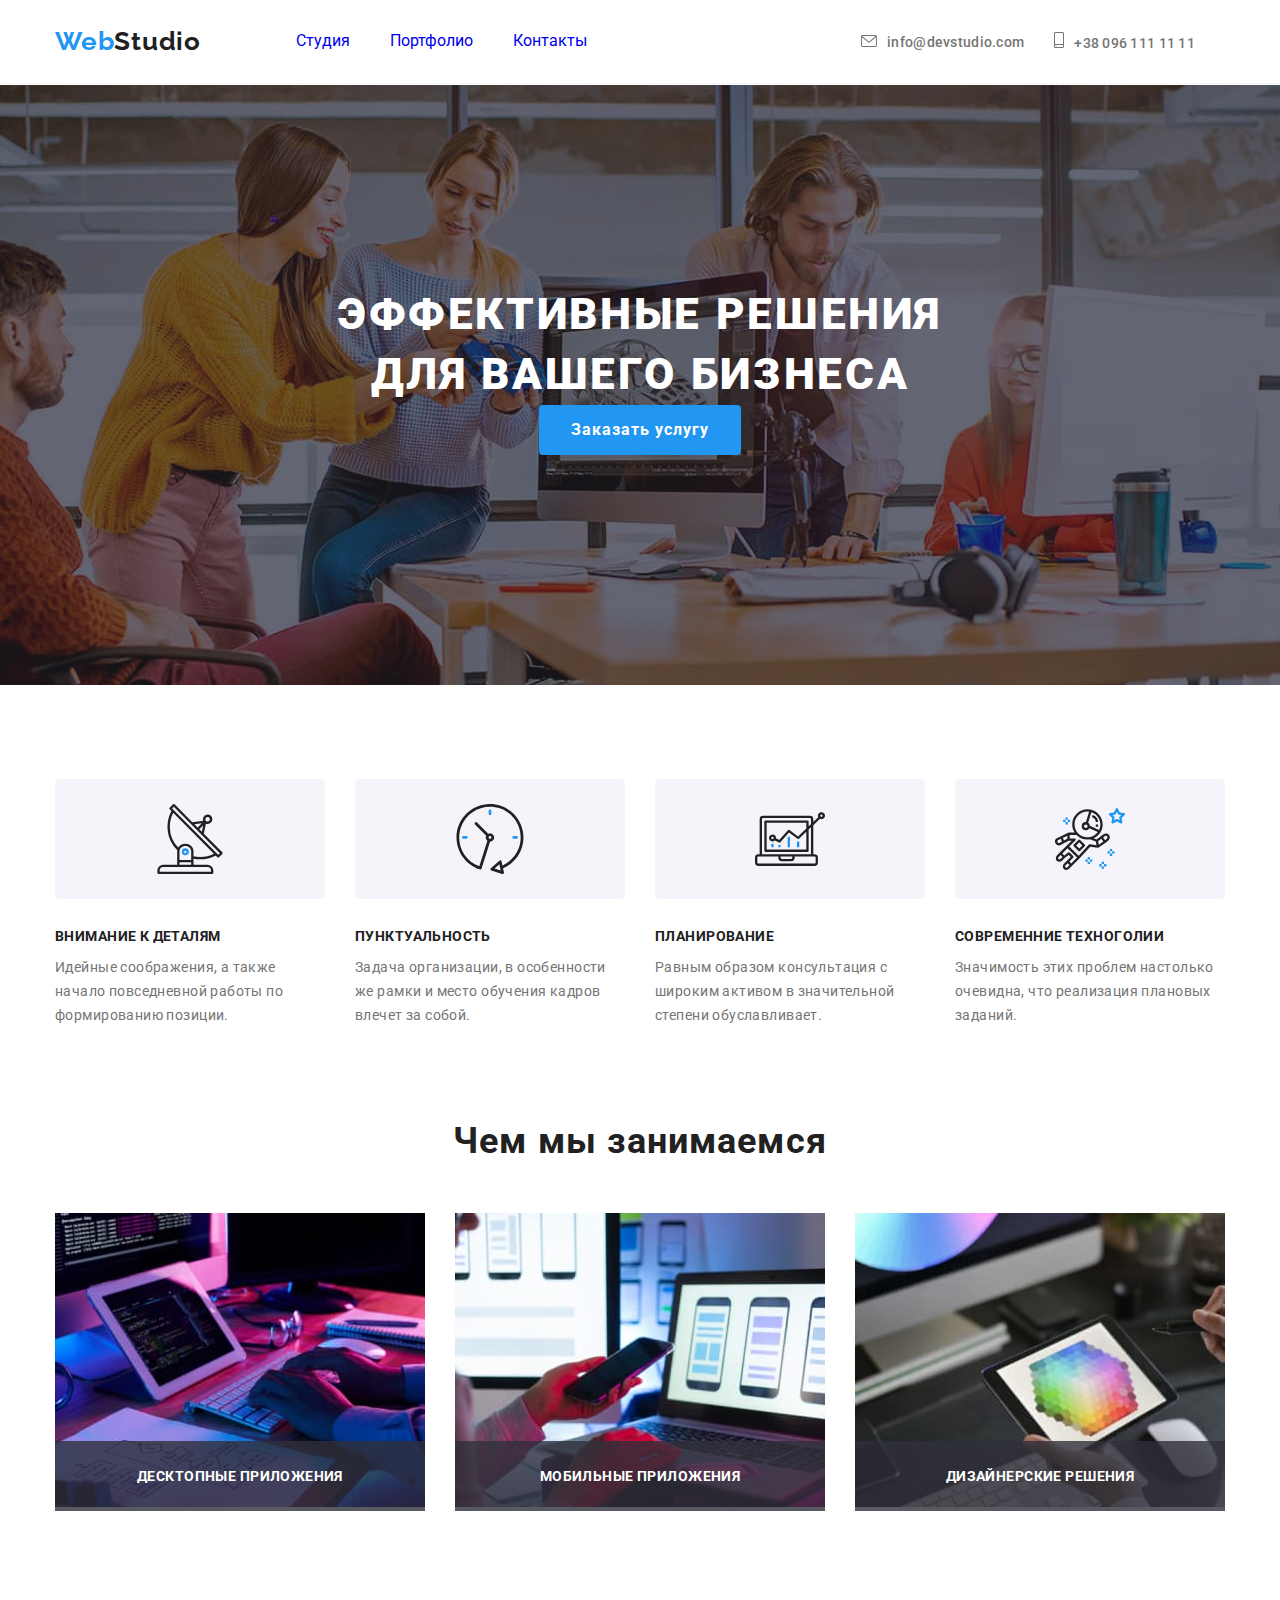
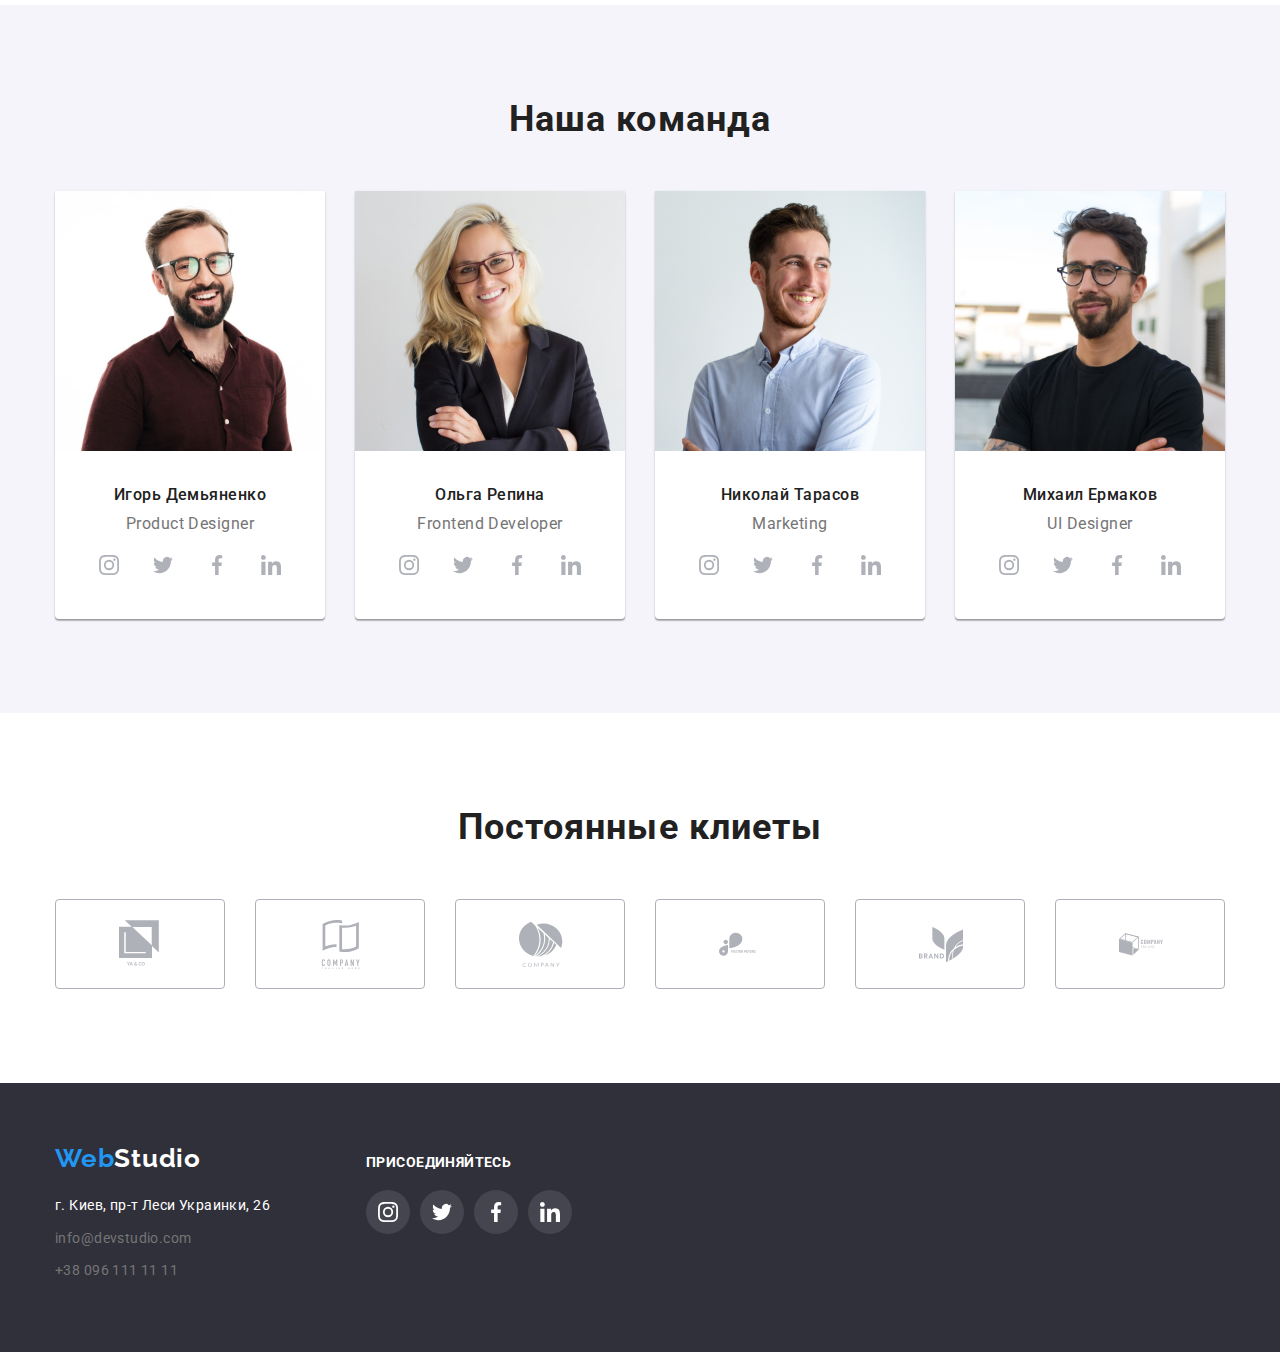
==== commit 965aa145: "Обновляет index.html" ====
--- a/index.html
+++ b/index.html
@@ -20,13 +20,13 @@
         </a>
             <ul class="site-nav">
               <li class="item">
-                <a href="./index.html" class="link current">Студия</a>
+                <a class="header-link current" href="./index.html">Студия</a>
               </li>
               <li class="item">
-                <a href="./portfolio.html" class="link">Портфолио</a>
+                <a class="header-link" href="./portfolio.html">Портфолио</a>
               </li>                
               <li class="item">
-                <a href="" class="link">Контакты</a>
+                <a class="header-link" href="#">Контакты</a>
               </li>
             </ul>
         </nav>
@@ -395,7 +395,7 @@
 
     <div class="backdrop is-hidden" data-backdrop>
       <div class="modal">
-        <button class="modal-close-buttom" data-close-modal>
+        <button class="modal-close-buttom" data-close-modal>X
           <svg class="icon-modal-close"><use></use></svg>
         </button>
       </div>
--- a/css/styles.css
+++ b/css/styles.css
@@ -815,15 +815,18 @@
     opacity: 0;
 }
 
-.item:hover .paragraf-text {
+.item:hover .paragraf-text,
+.item:focus .paragraf-text {
     opacity: 1;
 }
 
-.img-overlay:hover::before{
+.img-overlay:hover:before,
+.img-overlay:focus:before {
     opacity: 1;
 }
 
-.img-overlay:before {
+.img-overlay:before,
+.img-overlay:focus {
     display: inline-block;
     content: '';
 
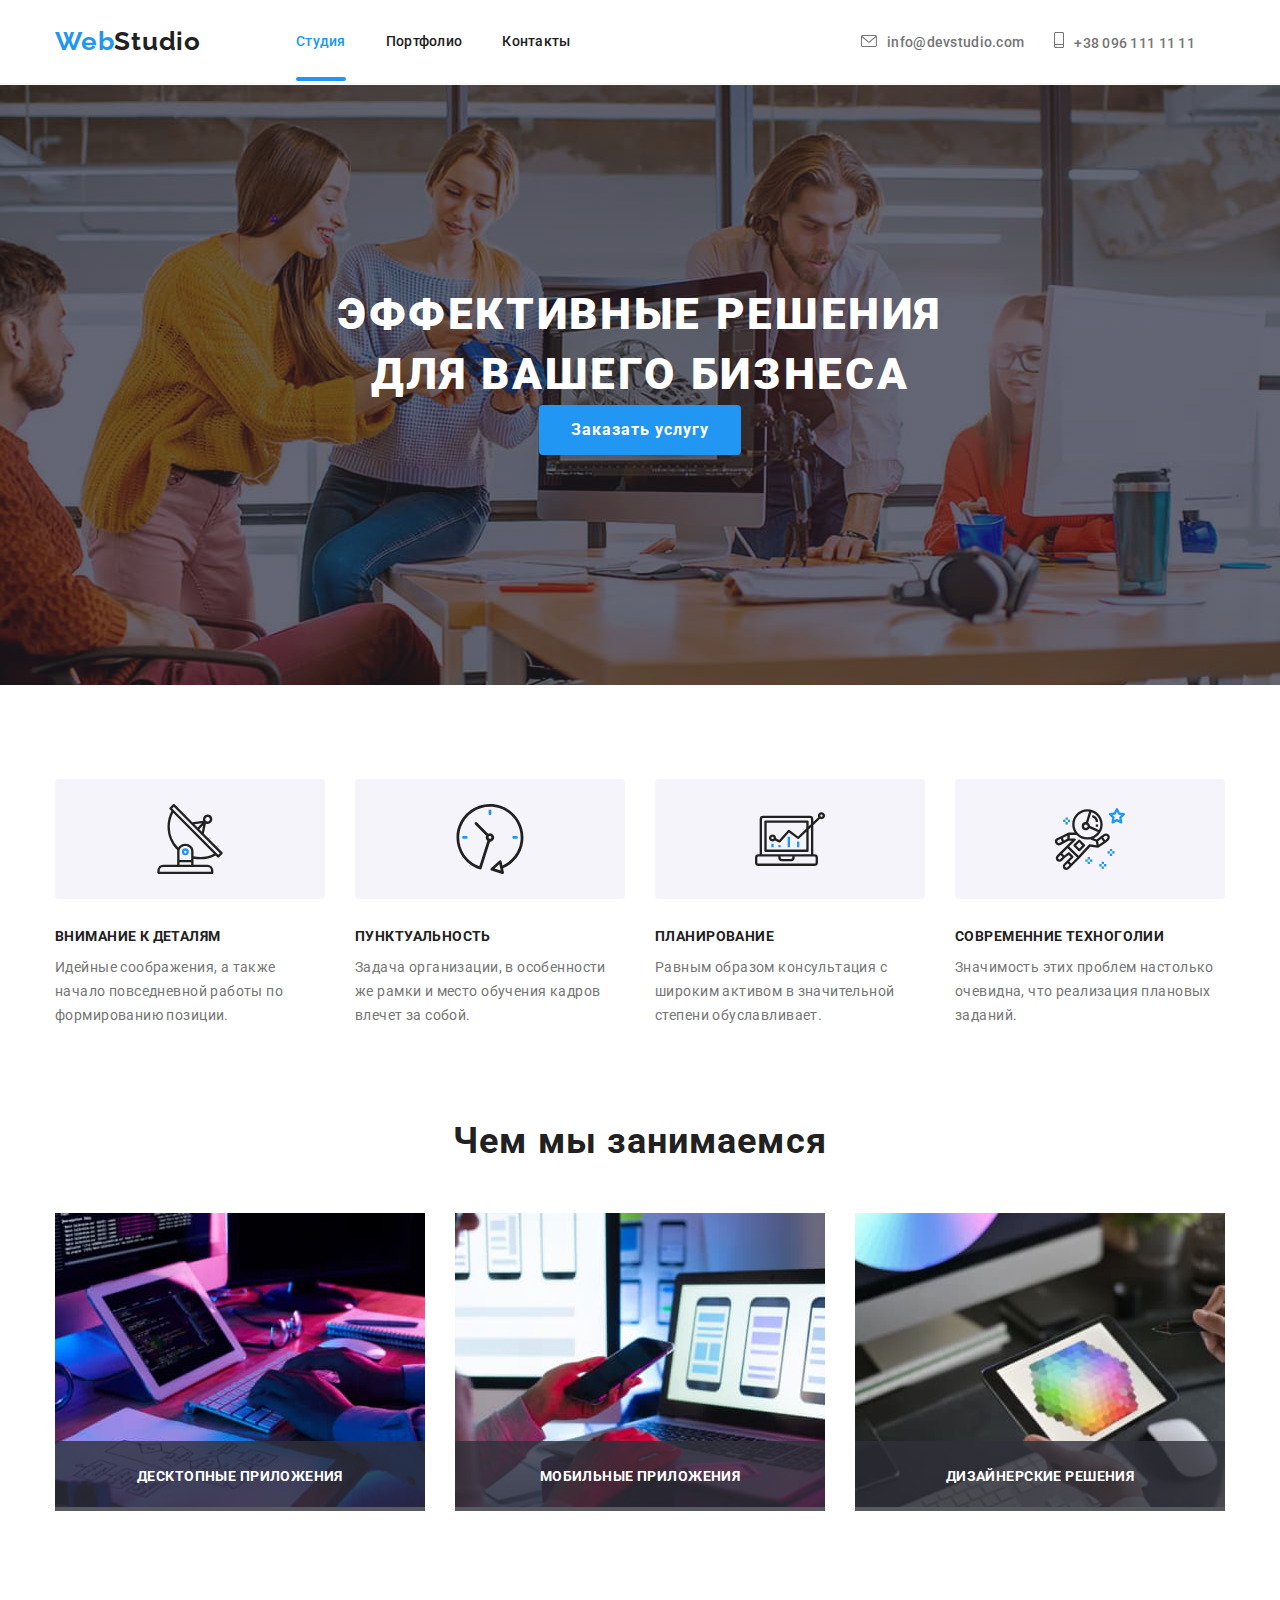
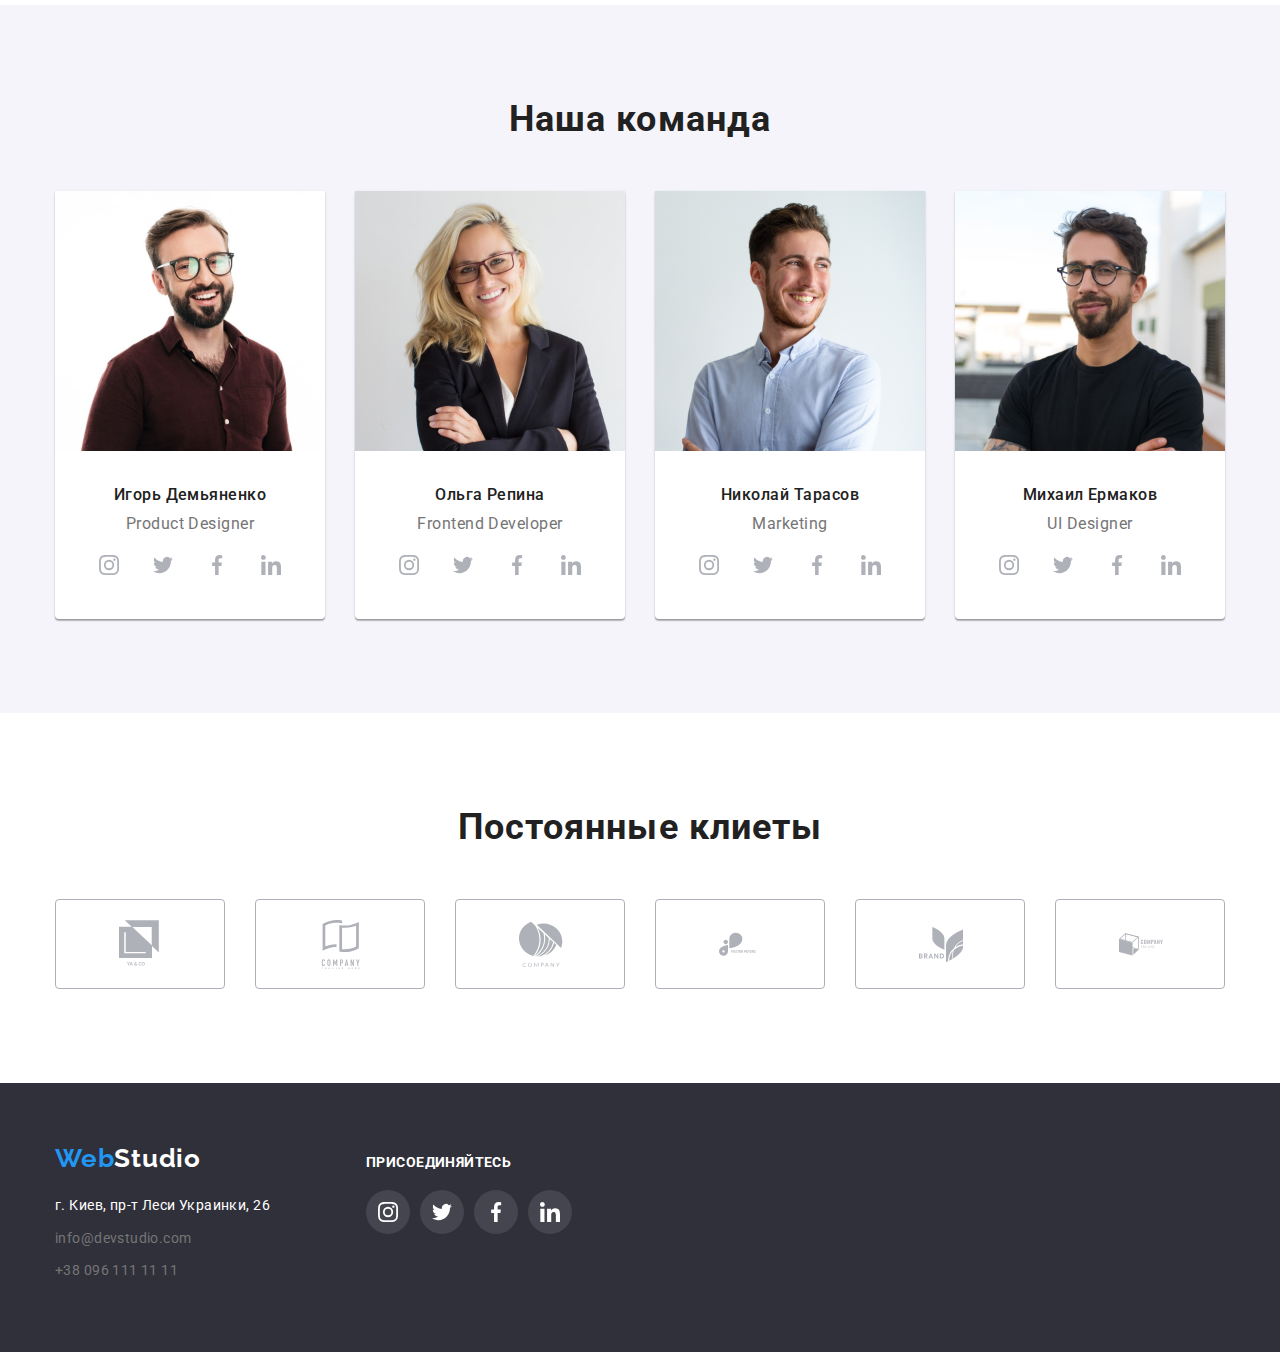
==== commit 4fb4669e: "Обновляет index.html" ====
--- a/index.html
+++ b/index.html
@@ -119,6 +119,7 @@
           <h2 class="employment-title">Чем мы занимаемся</h2>
           <ul class="employment">
             <li class="item">
+              <div class="product-overlay">
                 <img
                   src="./images/programer-working-his-desk-office.jpg"
                   alt="Фото програмиста работаючего в офисе"
@@ -129,20 +130,24 @@
                   Десктопные приложения
                 </p>
                 </div>
+              </div>
             </li>
             <li class="item">
-              <img
-                src="./images/designers-are-developing-application-smartphones.jpg"
-                alt="Фото разроботки интерфейса для приложения"
-                width="370"
-              />
-              <div class="employment-overlay">
-                <p class="employment-text">
-                  Мобильные приложения
-                </p>
+              <div class="product-overlay">
+                <img
+                  src="./images/designers-are-developing-application-smartphones.jpg"
+                  alt="Фото разроботки интерфейса для приложения"
+                  width="370"
+                />
+                <div class="employment-overlay">
+                  <p class="employment-text">
+                    Мобильные приложения
+                  </p>
+                </div>
               </div>
             </li>
             <li class="item">
+              <div class="product-overlay">
                 <img 
                 src="./images/creative-artist-web-design-with-working-colour.jpg" 
                 alt="Фото дизайнера подбирающего цвета на планшете" width="370"
@@ -152,6 +157,7 @@
                     Дизайнерские решения
                   </p>
                 </div>
+              </div>
             </li>
           </ul>
         </div>
@@ -395,7 +401,7 @@
 
     <div class="backdrop is-hidden" data-backdrop>
       <div class="modal">
-        <button class="modal-close-buttom" data-close-modal>X
+        <button class="modal-close-buttom" data-close-modal>✖
           <svg class="icon-modal-close"><use></use></svg>
         </button>
       </div>
--- a/css/styles.css
+++ b/css/styles.css
@@ -12,6 +12,9 @@
     --background-hero-color: #C4C4C4;
     --background-hero-footer-color: #2F303A;
     --background-head-color: #FFFFFF;
+
+    --animation-duration: 250ms;
+    --animation-type: linear;
 }          
         /* цвет основного текста (светло-серый)  #757575; */
         /* цвет вторичного текста (заголовки, ближе к черному) #212121; */
@@ -94,10 +97,6 @@
     padding: 0 15px;
 	margin: 0 auto;
 }
-.navigation {
-    display: flex;
-    align-items: center;
-}
 
 .mail-svg {
     margin-right: 10px;
@@ -135,19 +134,21 @@
 }
 
 /* Site-nav */
+.navigation {
+    display: flex;
+    align-items: center;
+}
+
 .site-nav {
     display: flex;
     align-items: center;
-}
-.site-nav .item {
-    display: inline-flex;
 }
 
 .site-nav > .item:not(:last-child) {
     margin-right: 40px;
 }
 
-.site-nav .link {
+.site-nav .header-link {
     display: inline;
     padding-top: 32px;
     padding-bottom: 32px;
@@ -160,15 +161,44 @@
     color: var(--title-text-color);
 }
 
-.site-nav .link:hover,
-.site-nav .link:focus{
+.site-nav .header-link:hover,
+.site-nav .header-link:focus{
     color: var(--accent-color);
 }
 
-.site-nav .link.current {
+.site-nav .header-link.current {
     color: var(--accent-color);
 }
 
+/* Оформлення підкреслення в хедері */
+.header-link{
+    position: relative;
+    display: block;
+    transition: color var(--animation-duration) var(--animation-type);
+}
+
+.header-link::after {
+    content: '';
+
+    position: absolute;
+    bottom: 0;
+    left: 0;
+
+    display: block;
+    width: 100%;
+    height: 4px;
+
+    border-radius: 2px;
+    background-color: var(--accent-color);
+    opacity: 0;
+
+    transition: opacity var(--animation-duration) var(--animation-type);
+}
+.current.header-link:after,
+.header-link:hover:after {
+    opacity: 1;
+}
+
 /* Adrress effect */
 
 .adrress-header {
@@ -176,6 +206,22 @@
     display: flex;
     align-items: center;
     margin-left: auto;
+}
+
+.adrress{
+    position: relative;
+    display: block;
+    transition: color var(--animation-duration) var(--animation-type);
+}
+
+.adrress::after {
+    content: '';
+    opacity: 0;
+    transition: opacity var(--animation-duration) var(--animation-type);
+}
+
+.adrress:hover:after {
+    opacity: 1;
 }
 
 .adrress-header .adrress,
@@ -715,7 +761,7 @@
 .filter-btn:hover,
 .filter-btn:focus{
     color: var(--hero-text-color);
-    background-color: var(--accent-color);
+    background-color: var(--accent-color-card);
     box-shadow: 0px 3px 1px rgba(0, 0, 0, 0.1),
                 0px 1px 2px rgba(0, 0, 0, 0.08), 
                 0px 2px 2px rgba(0, 0, 0, 0.12);
@@ -731,7 +777,6 @@
 }
 
 .offers-list { 
-    
     display: flex;
     flex-wrap: wrap;
 
@@ -745,9 +790,37 @@
     color: var(--title-text-color);
 } 
 
+/* Оверлей та анімація для карток */
+
+.master-photo {
+    display: inline-block;
+    position: relative;
+    overflow: hidden;
+}
+
+.portfolio-overlay {
+    position: absolute;
+    width: 100%;
+    height: 100%;
+    left: 0;
+    top: 0;
+
+    background-color:var(--accent-color-card);
+
+    transition: transform var(--animation-duration) var(--animation-type);
+
+    transform: translateY(100%);
+}
+
+.item:hover .portfolio-overlay {
+    transform: translateY(0);
+}
+
+.offers-item-link:focus .portfolio-overlay {
+    transform: translateY(0);
+}
+
 .offers-list .item {
-
-    /* position: relative; */
     width: 370px;
 
     outline: 1px solid #eeeeee;
@@ -788,10 +861,6 @@
     padding: 20px 24px;
 }
 
-.img-overlay {
-    position: relative;
-}
-
 /* Card text */
 
 .paragraf-text {
@@ -811,32 +880,14 @@
     font-size: 18px;
     line-height: 1.56;
     letter-spacing: 0.03em;
-
-    opacity: 0;
-}
-
-.item:hover .paragraf-text,
-.item:focus .paragraf-text {
+}
+
+.master-photo:hover .paragraf-text,
+.master-photo:focus .paragraf-text {
     opacity: 1;
 }
 
-.img-overlay:hover:before,
-.img-overlay:focus:before {
-    opacity: 1;
-}
-
-.img-overlay:before,
-.img-overlay:focus {
-    display: inline-block;
-    content: '';
-
-    position: absolute;
-    width: 100%;
-    height: 100%;    
-    bottom: 0;
-    background-color: var(--accent-color-card);
-    opacity: 0;
-}
+/* Бекдроп для Студії */
 
 .backdrop {
     position: fixed;
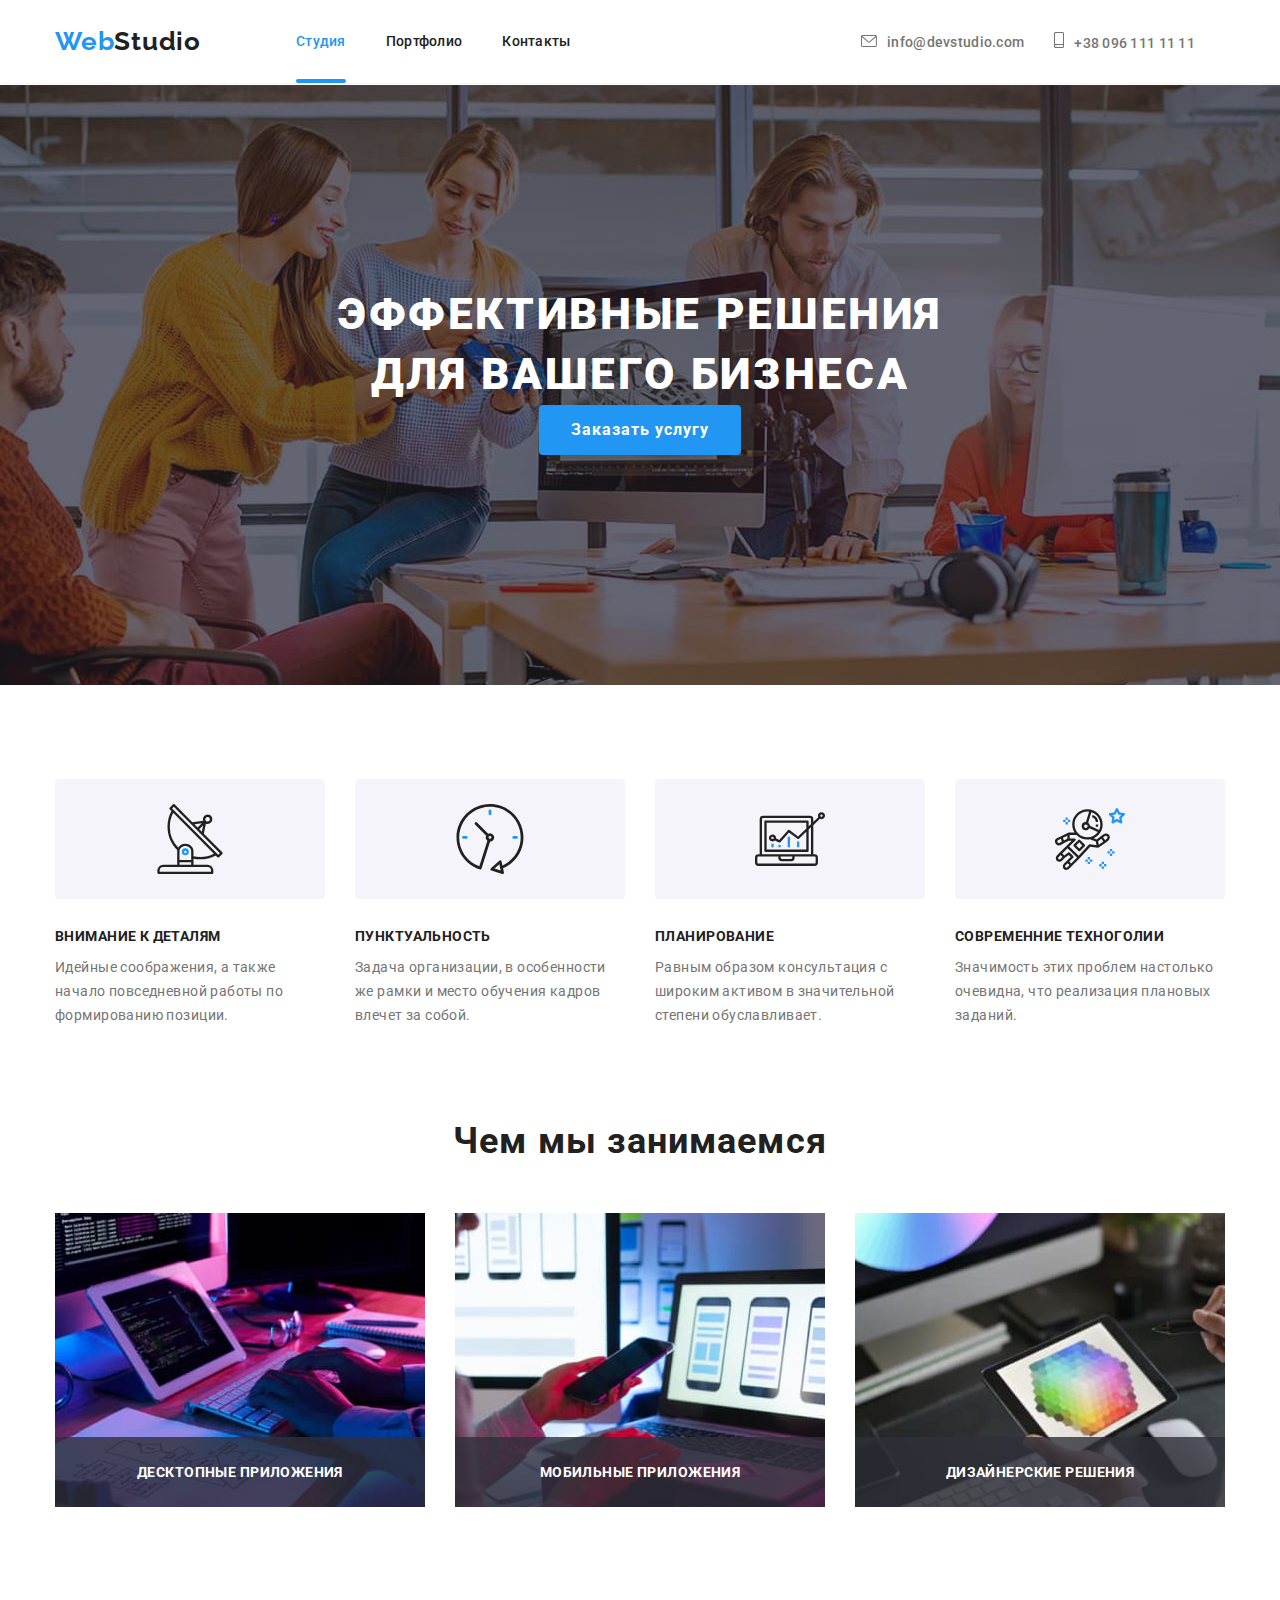
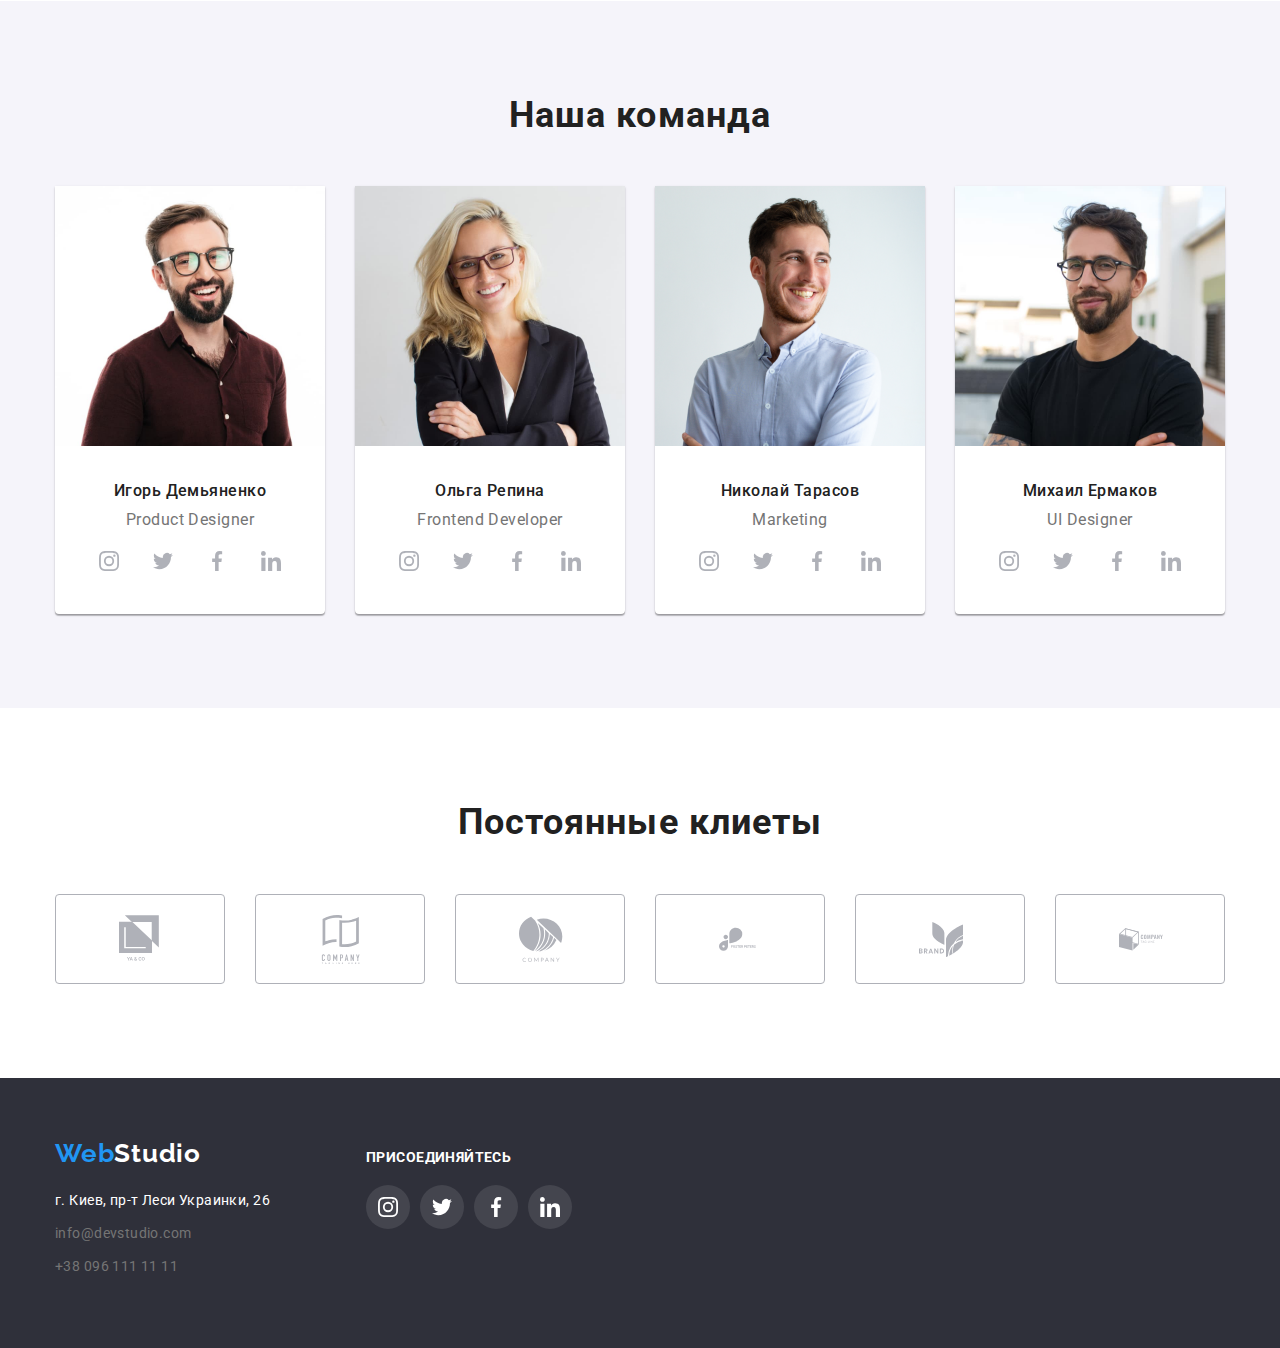
==== commit 7d6389a9: "Обновляет index.html" ====
--- a/index.html
+++ b/index.html
@@ -313,38 +313,38 @@
           <ul class="client-icon list">
             <li class="client-container">
               <a class="client-link" href="">
-                <svg class="client-svg1">
+                <svg class="client-svg1" width="44" height="49">
                   <use href="./images/symbol-defs.svg#logo-1" ></use>
                 </svg>
               </a>
             </li>
             <li class="client-container">
               <a class="client-link" href="">
-                <svg class="client-svg1">
+                <svg class="client-svg1" width="44" height="52">
                   <use href="./images/symbol-defs.svg#logo-2" ></use>
                 </svg>
               </a></li>
             <li class="client-container">
               <a class="client-link" href="">
-                <svg class="client-svg1">
+                <svg class="client-svg1" width="41" height="42">
                   <use href="./images/symbol-defs.svg#logo-3" ></use>
                 </svg>
               </a></li>
             <li class="client-container">
               <a class="client-link" href="">
-                <svg class="client-svg1">
+                <svg class="client-svg1" width="79" height="42">
                   <use href="./images/symbol-defs.svg#logo-4" ></use>
                 </svg>
               </a></li>
             <li class="client-container">
               <a class="client-link" href="">
-                <svg class="client-svg1">
+                <svg class="client-svg1" width="59" height="47">
                   <use href="./images/symbol-defs.svg#logo-5" ></use>
                 </svg>
               </a></li>
               <li class="client-container">
                 <a class="client-link" href="">
-                  <svg class="client-svg1">
+                  <svg class="client-svg1" width="88" height="45">
                     <use href="./images/symbol-defs.svg#logo-6" ></use>
                   </svg>
                 </a></li>
--- a/css/styles.css
+++ b/css/styles.css
@@ -14,7 +14,7 @@
     --background-head-color: #FFFFFF;
 
     --animation-duration: 250ms;
-    --animation-type: linear;
+    --animation-type: cubic-bezier(0.4, 0, 0.2, 1);
 }          
         /* цвет основного текста (светло-серый)  #757575; */
         /* цвет вторичного текста (заголовки, ближе к черному) #212121; */
@@ -84,6 +84,7 @@
     top: 0;
     left: 0;
     z-index: 1;
+    
     border-bottom: 1px solid var(--background-secondary-color);
 
     background-color: var(--background-head-color);
@@ -95,7 +96,7 @@
 
     width: 1200px;
     padding: 0 15px;
-	margin: 0 auto;
+    margin: 0 auto;
 }
 
 .mail-svg {
@@ -181,7 +182,7 @@
     content: '';
 
     position: absolute;
-    bottom: 0;
+    bottom: -2px;
     left: 0;
 
     display: block;
@@ -303,9 +304,6 @@
     background-position: center;
     background-repeat: no-repeat;
     margin: 0 auto;
-    
-    
-
 }
 
 .hero-title {
@@ -342,6 +340,10 @@
     border: none;
     color: var(--hero-text-color); 
     background-color: var(--accent-color);
+
+    transition-property: background-color;
+    transition-duration: var(--animation-duration); 
+    transition-timing-function: var(--animation-type);
 }
 
 .button:hover,
@@ -509,16 +511,10 @@
     text-transform: uppercase;
 }
 
-/* .employment-overlay {
-    display: inline-block;
+.product-overlay {
     position: relative;
-
-    bottom: 0px;
-    width: 100%;
-    height: 20px;
-
-    background-color: #fff;
-} */
+    display: flex;
+}
 
 /* Our-team */
 .team-section {
@@ -592,6 +588,10 @@
 
     background-color: #FFFFFF;
     color: var(--icon-main-color);
+
+    transition-property: background-color;
+    transition-duration: var(--animation-duration); 
+    transition-timing-function: var(--animation-type);
 }
 
 .icon-social {
@@ -717,6 +717,10 @@
 
     background-color: rgba(255, 255, 255, 0.1);
     color: var(--hero-text-color);
+
+    transition-property: background-color;
+    transition-duration: var(--animation-duration); 
+    transition-timing-function: var(--animation-type);
 }
 
 
@@ -756,6 +760,10 @@
 
     color: var(--title-text-color);
     background-color: var(--background-secondary-color);
+
+    transition-property: background-color;
+    transition-duration: var(--animation-duration); 
+    transition-timing-function: var(--animation-type);
 }
 
 .filter-btn:hover,
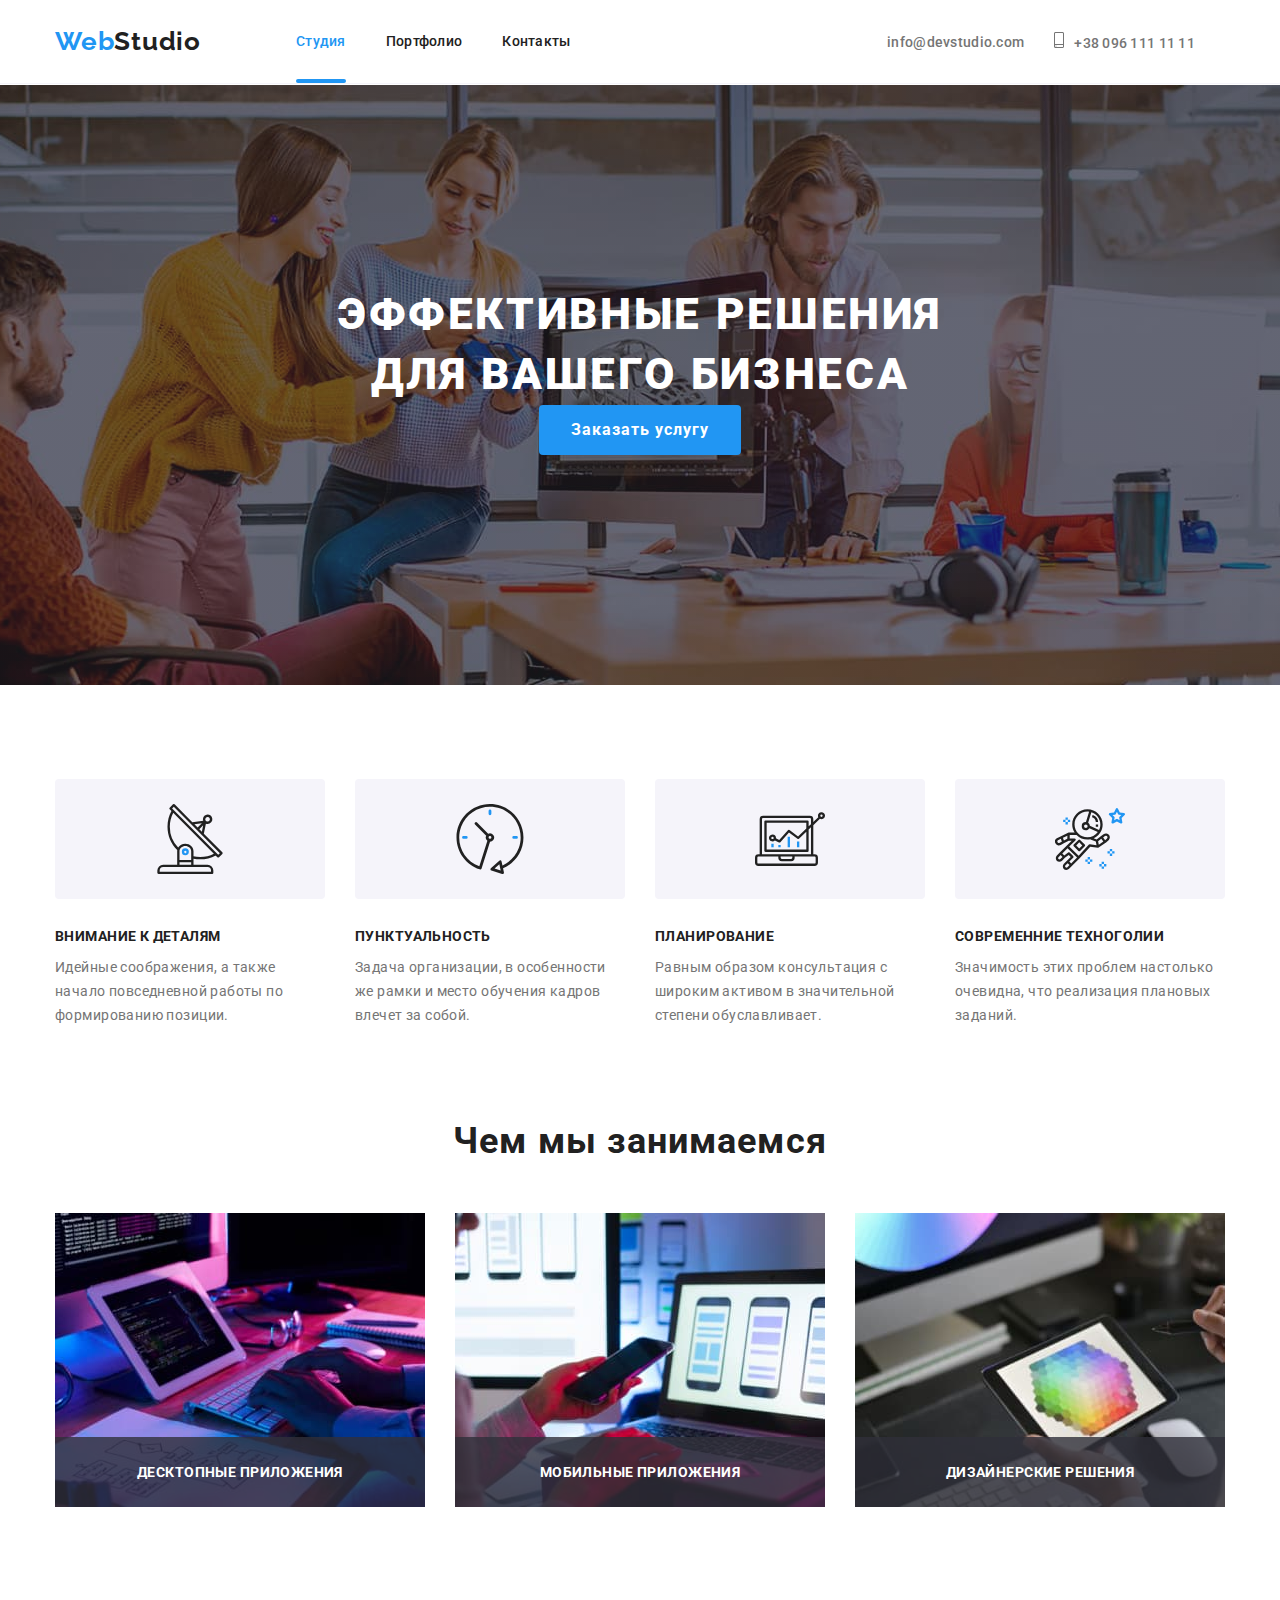
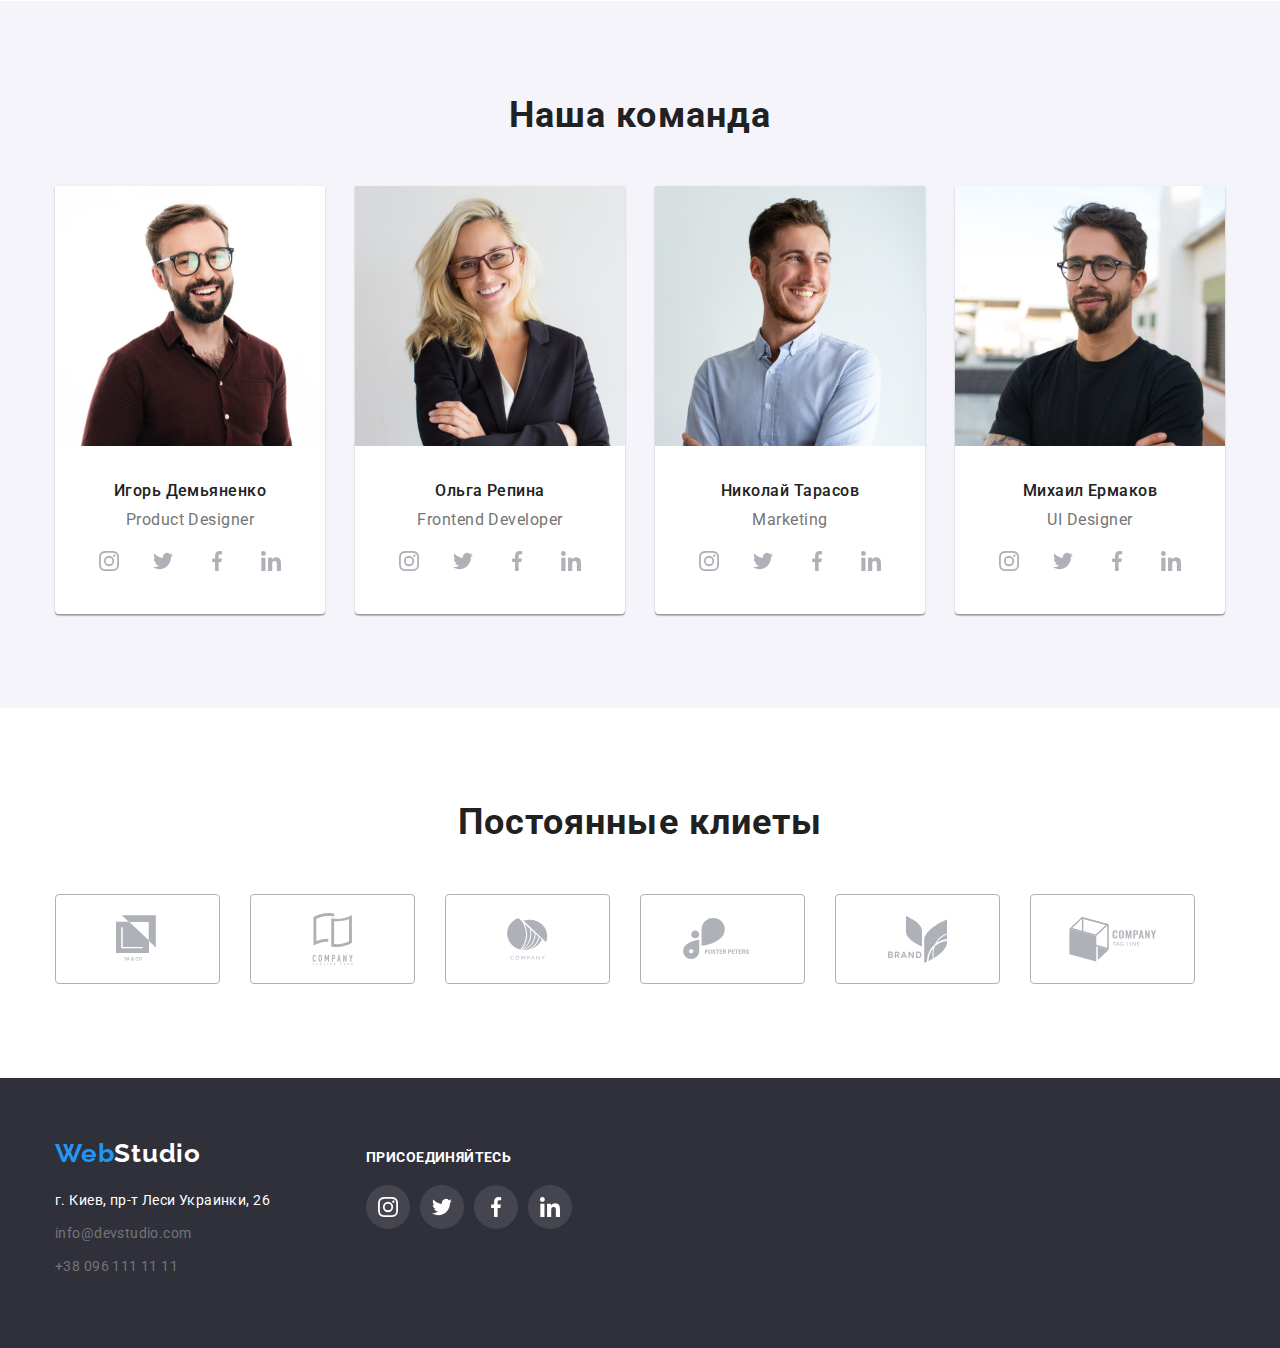
==== commit 4100904e: "Обновляет index.html" ====
--- a/index.html
+++ b/index.html
@@ -33,11 +33,11 @@
 
         <ul class="adrress-header">
             <li class="mail-link"><a class="adrress" href="mailto:info@example.com">
-              <svg class="mail-svg">
-                <use href="./images/symbol-defs.svg#envelope"></use>
+              <svg class="mail-svg" width="16px" height="12px">
+                <use href="./images/symbol-defs.svg#envelope-2"></use>
               </svg>info@devstudio.com</a></li>
             <li class="mail-link"><a class="adrress" href="tel:+380991111111">
-              <svg class="phone-svg">
+              <svg class="phone-svg" width="10" height="16">
                 <use href="./images/symbol-defs.svg#smartphone"></use>
               </svg>+38 096 111 11 11</a></li>
         </ul>
@@ -178,25 +178,25 @@
                 <ul class="social">
                   <li class="distance">
                   <a class="master-icon" href="https://www.instagram.com">
-                    <svg class="icon-social"><use href="./images/symbol-defs.svg#instagram"></use>
+                    <svg class="icon-social" width="20px" height="20px"><use href="./images/symbol-defs.svg#instagram"></use>
                     </svg>
                 </a>
                 </li>
                 <li class="distance">
                   <a class="master-icon" href="https://twitter.com">
-                    <svg class="icon-social"><use href="./images/symbol-defs.svg#twitter"></use>
+                    <svg class="icon-social" width="20px" height="20px"><use href="./images/symbol-defs.svg#twitter"></use>
                     </svg>
                 </a>
                 </li>
                 <li class="distance">
                   <a class="master-icon" href="https://www.facebook.com">
-                    <svg class="icon-social"><use href="./images/symbol-defs.svg#facebook"></use>
+                    <svg class="icon-social" width="20px" height="20px"><use href="./images/symbol-defs.svg#facebook"></use>
                     </svg>
                 </a>
                 </li>
                 <li class="distance">
                   <a class="master-icon" href="https://www.linkedin.com">
-                    <svg class="icon-social"><use href="./images/symbol-defs.svg#linkedin"></use>
+                    <svg class="icon-social" width="20px" height="20px"><use href="./images/symbol-defs.svg#linkedin"></use>
                     </svg>
                 </a>
                 </li>
@@ -211,25 +211,25 @@
                 <ul class="social">
                   <li class="distance">
                   <a class="master-icon" href="https://www.instagram.com">
-                    <svg class="icon-social"><use href="./images/symbol-defs.svg#instagram"></use>
+                    <svg class="icon-social" width="20px" height="20px"><use href="./images/symbol-defs.svg#instagram"></use>
                     </svg>
                 </a>
                 </li>
                 <li class="distance">
                   <a class="master-icon" href="https://twitter.com">
-                    <svg class="icon-social"><use href="./images/symbol-defs.svg#twitter"></use>
+                    <svg class="icon-social" width="20px" height="20px"><use href="./images/symbol-defs.svg#twitter"></use>
                     </svg>
                 </a>
                 </li>
                 <li class="distance">
                   <a class="master-icon" href="https://www.facebook.com">
-                    <svg class="icon-social"><use href="./images/symbol-defs.svg#facebook"></use>
+                    <svg class="icon-social" width="20px" height="20px"><use href="./images/symbol-defs.svg#facebook"></use>
                     </svg>
                 </a>
                 </li>
                 <li class="distancer">
                   <a class="master-icon" href="https://www.linkedin.com">
-                    <svg class="icon-social"><use href="./images/symbol-defs.svg#linkedin"></use>
+                    <svg class="icon-social" width="20px" height="20px"><use href="./images/symbol-defs.svg#linkedin"></use>
                     </svg>
                 </a>
                 </li>
@@ -244,25 +244,25 @@
                 <ul class="social">
                   <li class="distance">
                   <a class="master-icon" href="https://www.instagram.com">
-                    <svg class="icon-social"><use href="./images/symbol-defs.svg#instagram"></use>
+                    <svg class="icon-social" width="20px" height="20px"><use href="./images/symbol-defs.svg#instagram"></use>
                     </svg>
                 </a>
                 </li>
                 <li class="distance">
                   <a class="master-icon" href="https://twitter.com">
-                    <svg class="icon-social"><use href="./images/symbol-defs.svg#twitter"></use>
+                    <svg class="icon-social" width="20px" height="20px"><use href="./images/symbol-defs.svg#twitter"></use>
                     </svg>
                 </a>
                 </li>
                 <li class="distance">
                   <a class="master-icon" href="https://www.facebook.com">
-                    <svg class="icon-social"><use href="./images/symbol-defs.svg#facebook"></use>
+                    <svg class="icon-social" width="20px" height="20px"><use href="./images/symbol-defs.svg#facebook"></use>
                     </svg>
                 </a>
                 </li>
                 <li class="distance">
                   <a class="master-icon" href="https://www.linkedin.com">
-                    <svg class="icon-social"><use href="./images/symbol-defs.svg#linkedin"></use>
+                    <svg class="icon-social" width="20px" height="20px"><use href="./images/symbol-defs.svg#linkedin"></use>
                     </svg>
                 </a>
                 </li>
@@ -277,25 +277,25 @@
                 <ul class="social">
                   <li class="distance">
                   <a class="master-icon" href="https://www.instagram.com">
-                    <svg class="icon-social"><use href="./images/symbol-defs.svg#instagram"></use>
+                    <svg class="icon-social" width="20px" height="20px"><use href="./images/symbol-defs.svg#instagram"></use>
                     </svg>
                 </a>
                 </li>
                 <li class="distance">
                   <a class="master-icon" href="https://twitter.com">
-                    <svg class="icon-social"><use href="./images/symbol-defs.svg#twitter"></use>
+                    <svg class="icon-social" width="20px" height="20px"><use href="./images/symbol-defs.svg#twitter"></use>
                     </svg>
                 </a>
                 </li>
                 <li class="distance">
                   <a class="master-icon" href="https://www.facebook.com">
-                    <svg class="icon-social"><use href="./images/symbol-defs.svg#facebook"></use>
+                    <svg class="icon-social" width="20px" height="20px"><use href="./images/symbol-defs.svg#facebook"></use>
                     </svg>
                 </a>
                 </li>
                 <li class="distance">
                   <a class="master-icon" href="https://www.linkedin.com">
-                    <svg class="icon-social"><use href="./images/symbol-defs.svg#linkedin"></use>
+                    <svg class="icon-social" width="20px" height="20px"><use href="./images/symbol-defs.svg#linkedin"></use>
                     </svg>
                 </a>
                 </li>
@@ -374,22 +374,22 @@
           <p class="footer-apendix">Присоединяйтесь</p>
           <ul class="socials-link svg-list">
             <li class="roster"><a class="master-social" href="https://www.instagram.com">
-              <svg class="icon-social"><use href="./images/symbol-defs.svg#instagram"></use>
+              <svg class="icon-social" width="20px" height="20px"><use href="./images/symbol-defs.svg#instagram"></use>
               </svg>
             </a>
             </li>
             <li class="roster"><a class="master-social" href="https://twitter.com">
-              <svg class="icon-social"><use href="./images/symbol-defs.svg#twitter"></use>
+              <svg class="icon-social" width="20px" height="20px"><use href="./images/symbol-defs.svg#twitter"></use>
               </svg>
             </a>
           </li>
             <li class="roster"><a class="master-social" href="https://www.facebook.com">
-              <svg class="icon-social"><use href="./images/symbol-defs.svg#facebook"></use>
+              <svg class="icon-social" width="20px" height="20px"><use href="./images/symbol-defs.svg#facebook"></use>
               </svg>
             </a>
           </li>
             <li class="roster"><a class="master-social" href="https://www.linkedin.com">
-              <svg class="icon-social"><use href="./images/symbol-defs.svg#linkedin"></use>
+              <svg class="icon-social" width="20px" height="20px"><use href="./images/symbol-defs.svg#linkedin"></use>
               </svg>
             </a>
           </li>
@@ -401,8 +401,9 @@
 
     <div class="backdrop is-hidden" data-backdrop>
       <div class="modal">
-        <button class="modal-close-buttom" data-close-modal>✖
-          <svg class="icon-modal-close"><use></use></svg>
+        <button class="modal-close-buttom" data-close-modal>
+          <svg class="icon-modal-close" width="18px" height="18px"><use href="./images/symbol-defs.svg#close-black"></use>
+          </svg>
         </button>
       </div>
 
--- a/css/styles.css
+++ b/css/styles.css
@@ -99,16 +99,13 @@
     margin: 0 auto;
 }
 
-.mail-svg {
-    margin-right: 10px;
-    width: 16px;
-    height: 12px;
-}
+.mail-svg,
 .phone-svg {
     margin-right: 10px;
-    width: 10px;
-    height: 16px;
-}
+}
+/* .phone-svg {
+    margin-right: 10px;
+} */
 
 .adrress:focus {
     fill: var(--accent-color)
@@ -341,9 +338,10 @@
     color: var(--hero-text-color); 
     background-color: var(--accent-color);
 
-    transition-property: background-color;
+    /* transition-property: background-color;
     transition-duration: var(--animation-duration); 
-    transition-timing-function: var(--animation-type);
+    transition-timing-function: var(--animation-type); */
+    transition: background-color var(--animation-duration) var(--animation-type);
 }
 
 .button:hover,
@@ -589,14 +587,10 @@
     background-color: #FFFFFF;
     color: var(--icon-main-color);
 
-    transition-property: background-color;
-    transition-duration: var(--animation-duration); 
-    transition-timing-function: var(--animation-type);
+    transition: background-color var(--animation-duration) var(--animation-type)
 }
 
 .icon-social {
-    width: 20px;
-    height: 20px;
     fill: currentColor;
 }
 .position{
@@ -626,7 +620,9 @@
 
 .client-icon {
     display: flex;
+    justify-content: space-around;
     padding-bottom: 94px;
+    
 }
 
 .list {
@@ -638,6 +634,8 @@
 }
 
 .client-container {
+    width: 170px;
+    height: 90px;
     margin-right: 30px;
 }
 .client-link:focus,
@@ -647,20 +645,26 @@
 }
 
 .client-link {
-    display: block;
-    width: 170px;
-    height: 90px;
+    display: inline-flex;
+    justify-content: center;
+    align-items: center;
+    width: 100%;
+    height: 100%;
     border: 1px solid #afb1b8;
     border-radius: 4px;
-    color: var(--icon-main-color);
     fill: var(--icon-main-color);
+    
+
+    transition-property: var(--accent-color);
+
+    transition-timing-function: var(--animation-type);
 }
 
 .client-svg1 {
-    width: 44px;
-    height: 49px;
-    margin: 20px 63px;
-}
+    
+    /* fill: currentColor; */
+}
+
 /* Футер */
 
 .footer-apendix {
@@ -718,9 +722,7 @@
     background-color: rgba(255, 255, 255, 0.1);
     color: var(--hero-text-color);
 
-    transition-property: background-color;
-    transition-duration: var(--animation-duration); 
-    transition-timing-function: var(--animation-type);
+    transition: background-color var(--animation-duration) var(--animation-type)
 }
 
 
@@ -934,13 +936,20 @@
     border-radius: 50%;
     border: 1px solid rgba(0, 0, 0, 0.1);
     background-color: var(--background-head-color);
+    
     display: flex;
     justify-content: center;
     align-items: center;
 }
 
 .icon-modal-close {
-    width: 11px;
-    height: 11px;
-}
-
+    fill: currentColor;
+    /* width: 11px;
+    height: 11px; */
+}
+
+/* .icon-modal-close:hover,
+.icon-modal-close:focus {
+    fill: var(--accent-color);
+} */
+
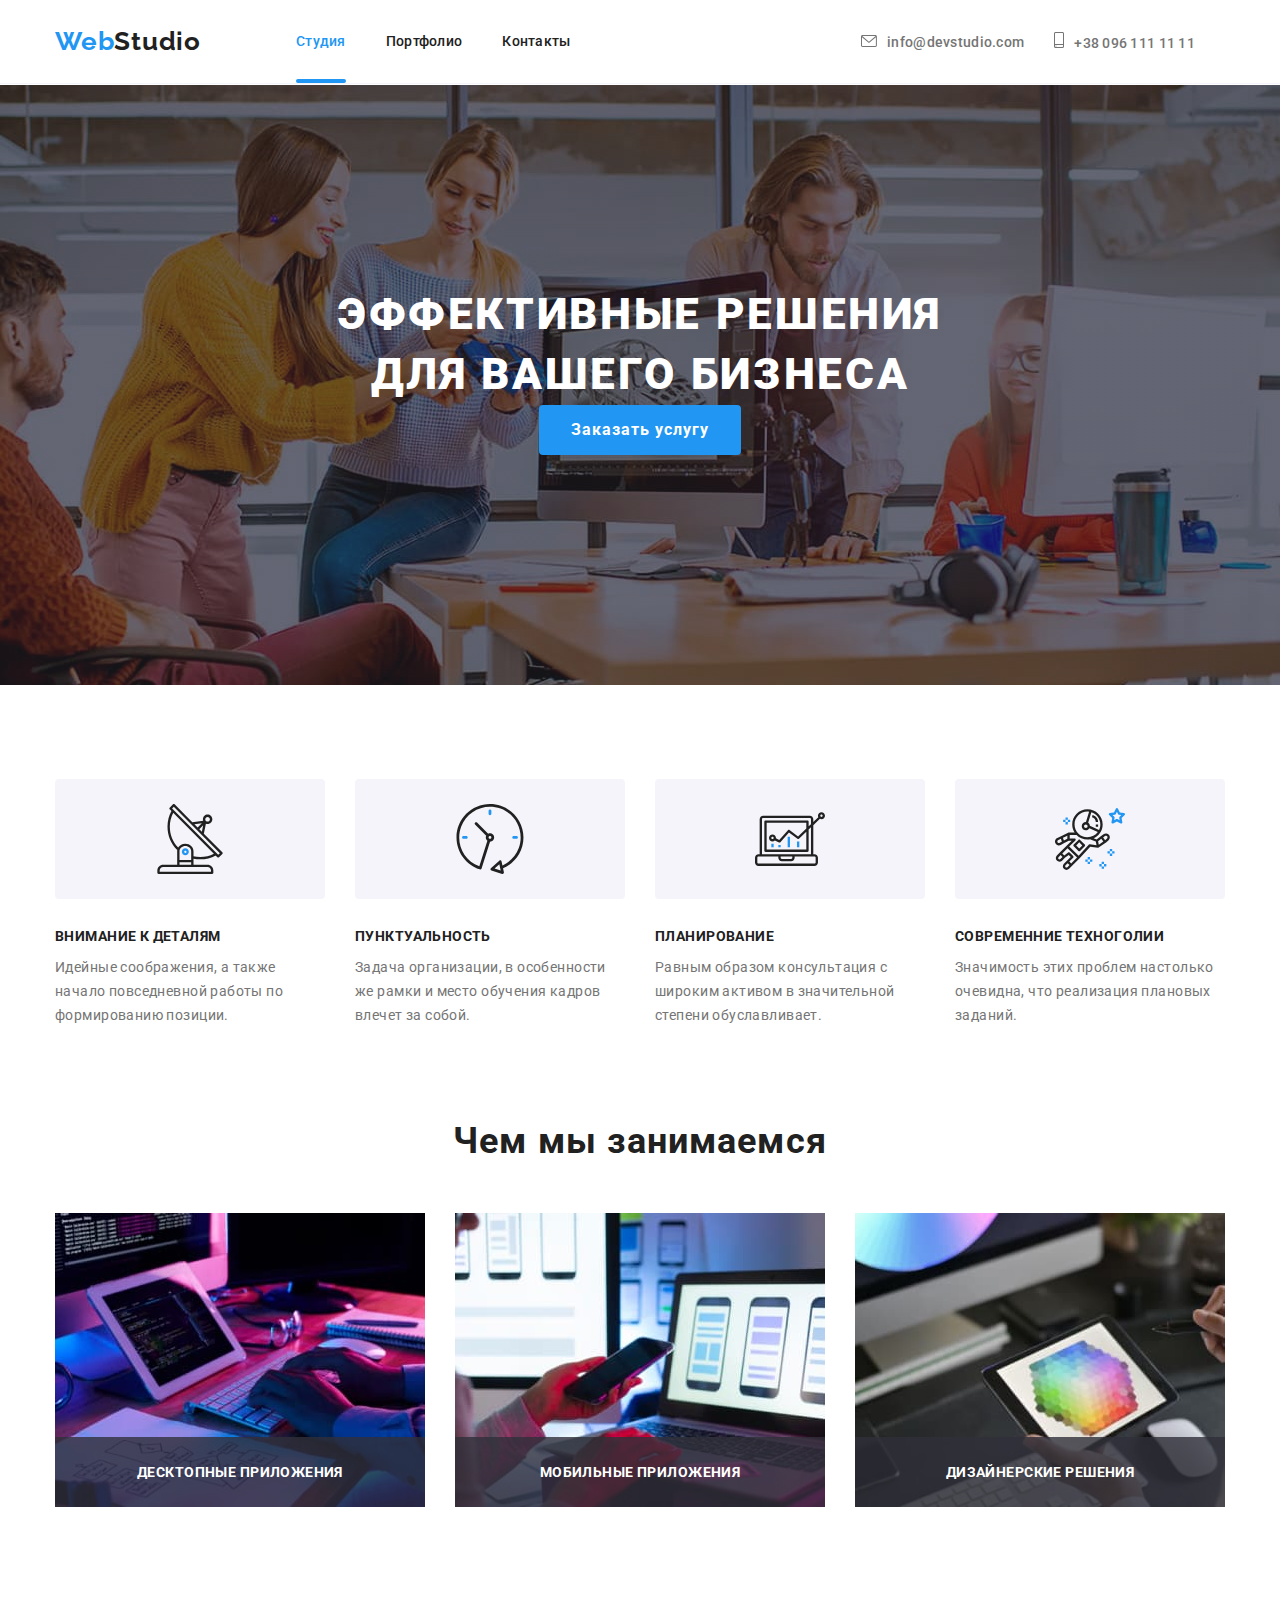
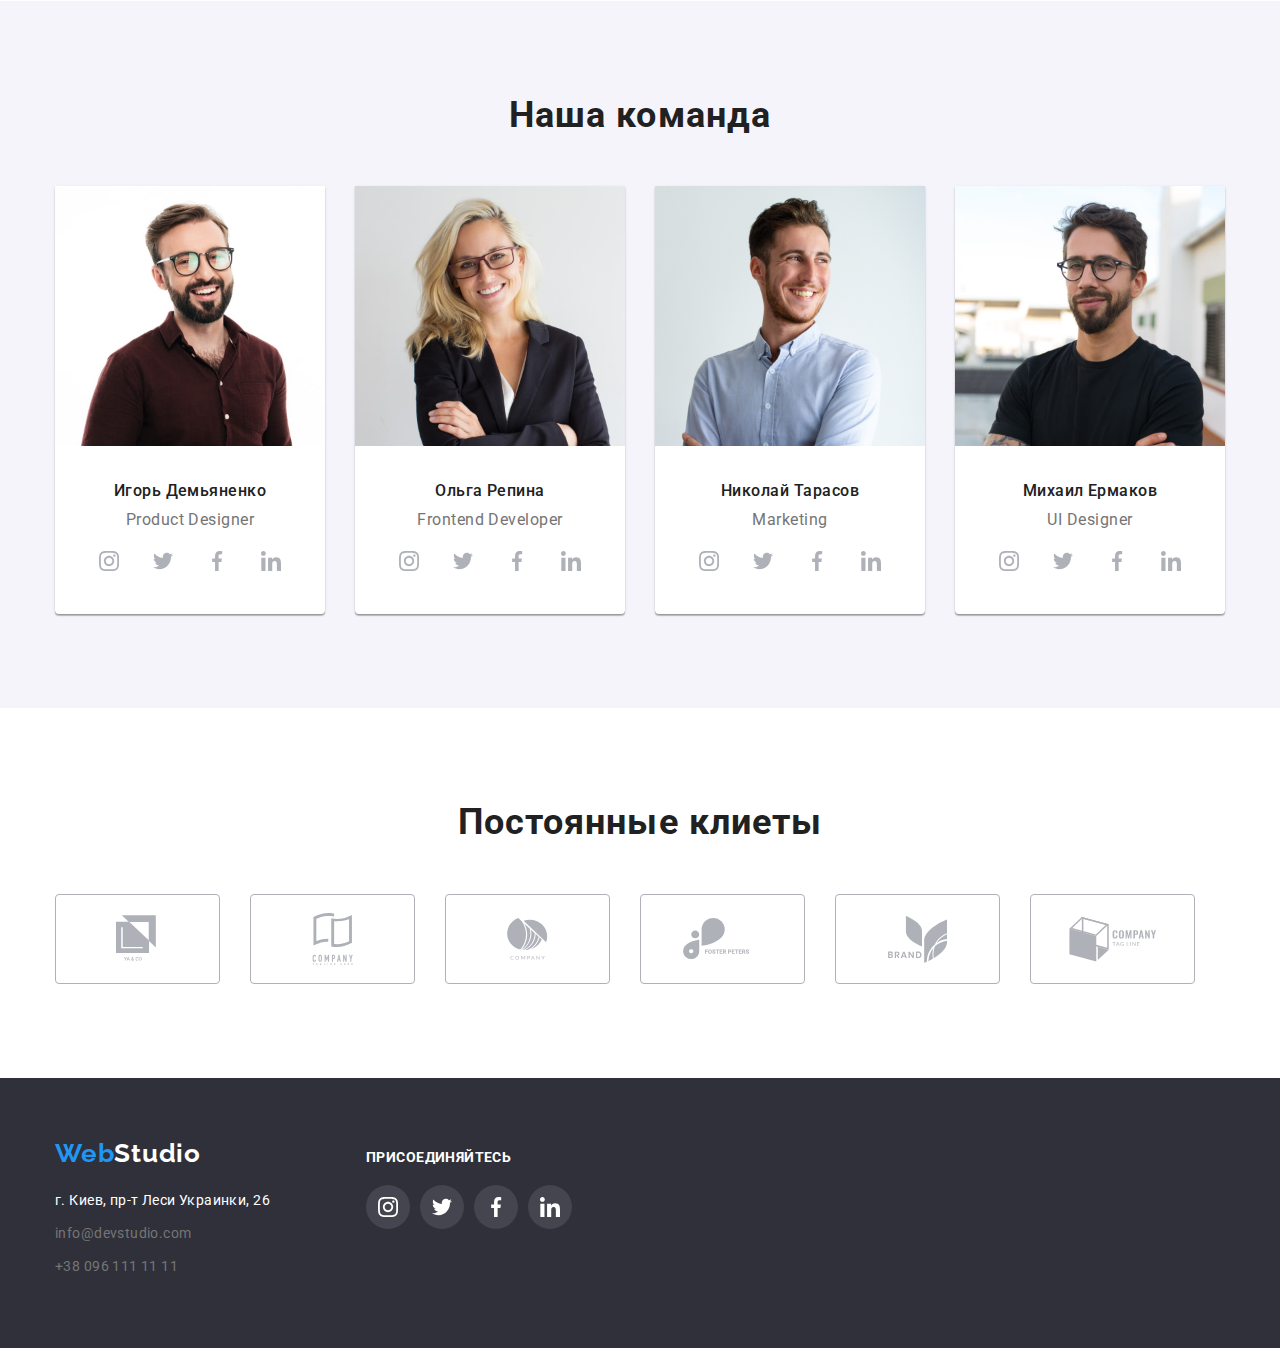
==== commit baa54958: "Обновляет index.html" ====
--- a/index.html
+++ b/index.html
@@ -45,8 +45,8 @@
     </header>
 
     <main>
+
       <!--Герой-->
-      
         <section class="hero">
           <div class="overlay">
             <div class="heading-container">
@@ -113,6 +113,7 @@
           </ul>
         </div>
       </section>
+
       <!--Чем мы занимаемся-->
       <section class="employment-section">
         <div class="container">
@@ -164,7 +165,6 @@
       </section>
 
       <!--Наша команда-->
-
       <section class="team-section section">
         <div class="container">
           <h2 class="team-heading">Наша команда</h2>
@@ -306,7 +306,6 @@
       </section>
 
       <!--Постоянные клиенты-->
-
       <section class="client">
         <div class="container">
           <h2 class="client-heading">Постоянные клиеты</h2>
@@ -351,8 +350,8 @@
           </ul>
         </div>
       </section>
-
     </main>
+
     <!--Футер-->
     <footer class="footer">
       <div class="container position">
@@ -396,7 +395,6 @@
           </ul>
         </div>
       </div>
-      
     </footer>
 
     <div class="backdrop is-hidden" data-backdrop>
@@ -406,7 +404,6 @@
           </svg>
         </button>
       </div>
-
     </div>
 
 <!--Скріпт для автоматичного підгону хедера та відкривання модалки-->
